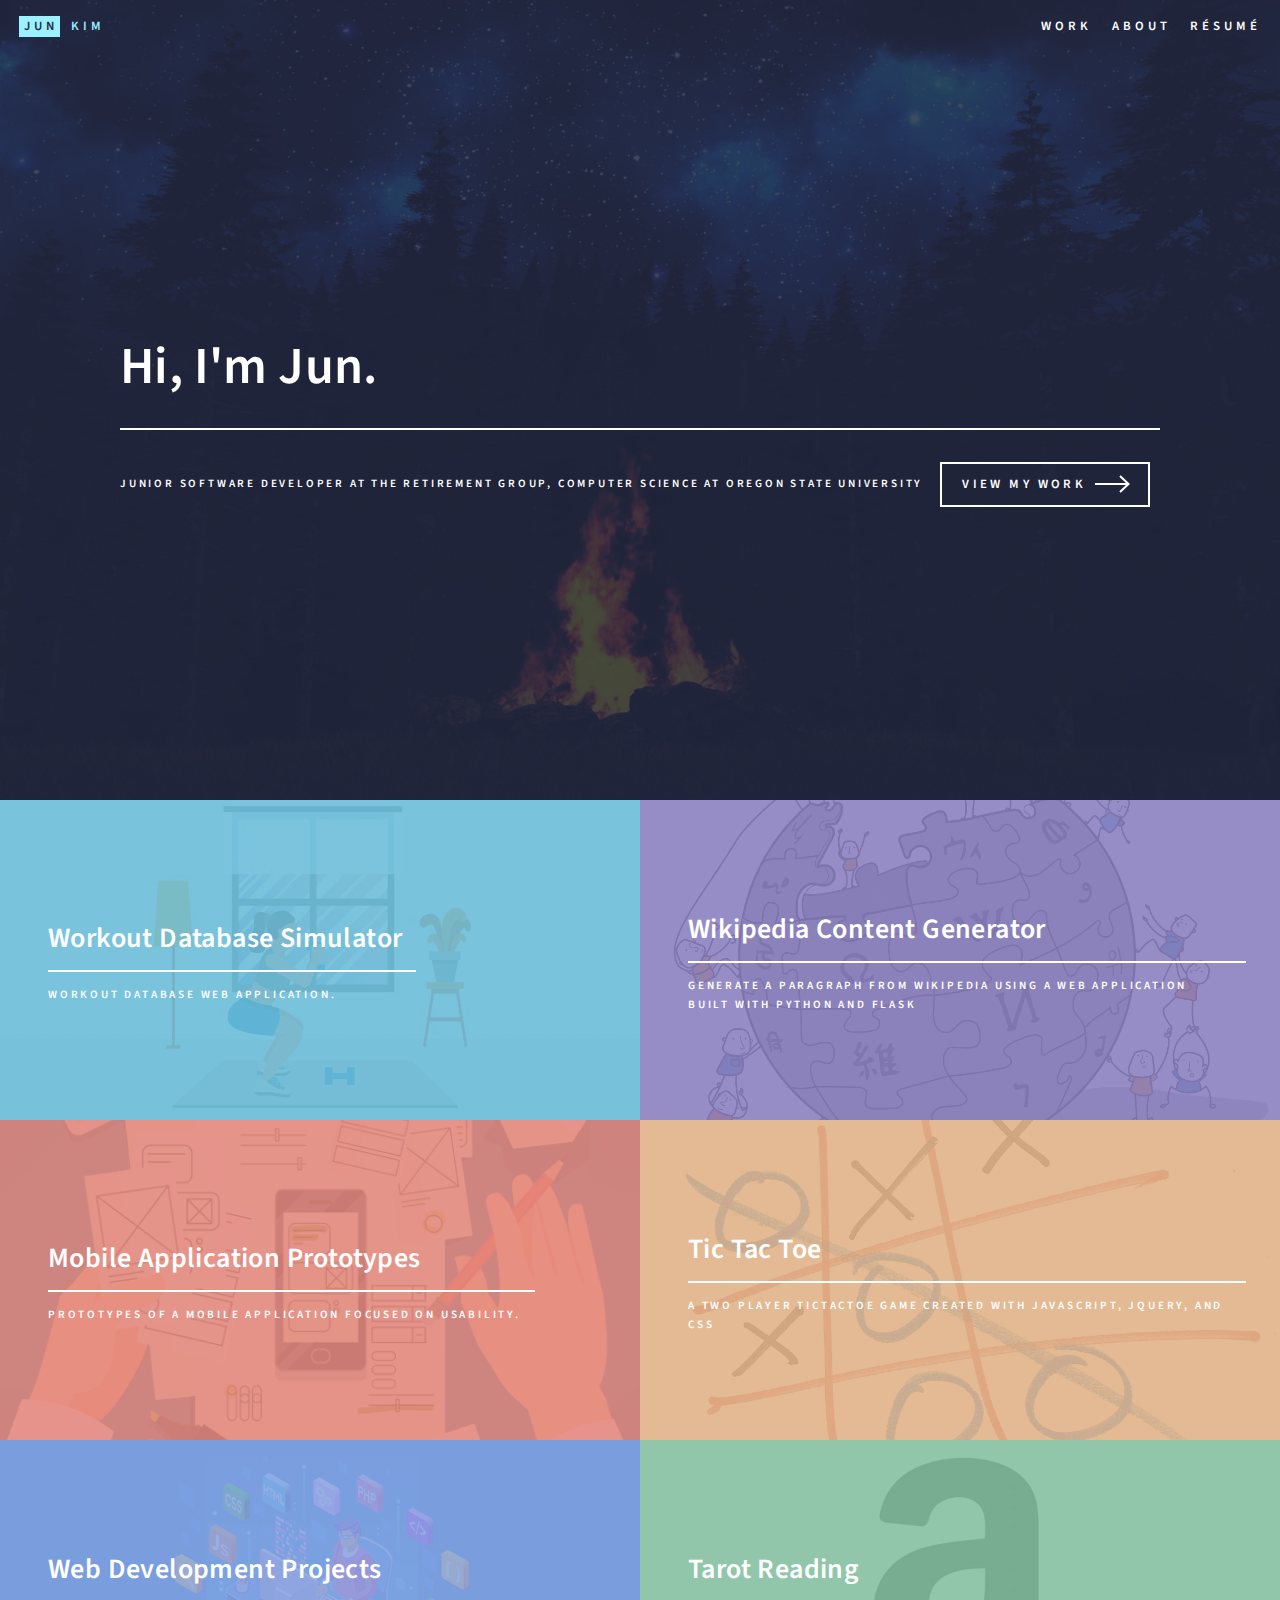
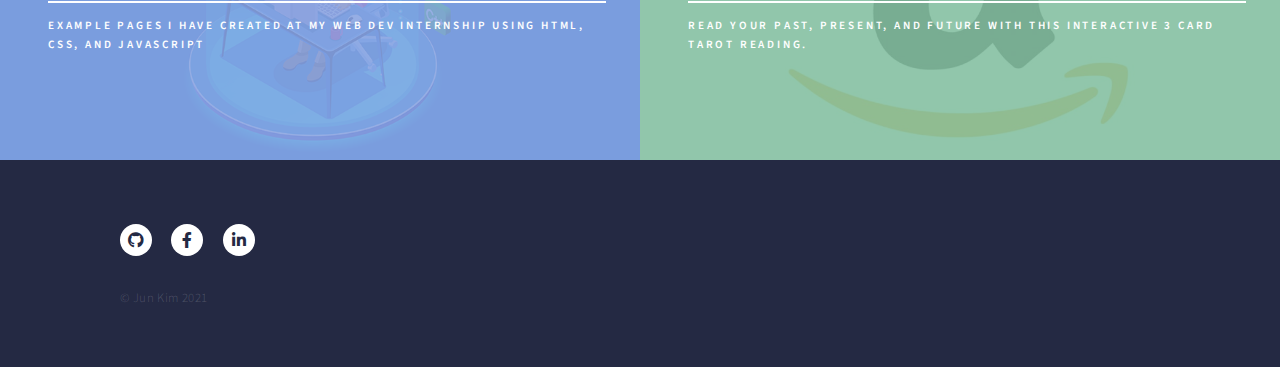
==== index.html @ 587c9c5e "Update index.html" ====
<!DOCTYPE HTML>

<!--

	Home page for Jun Kim's personal website.
	
	Template:
	Forty by HTML5 UP
	html5up.net | @ajlkn
	Free for personal and commercial use under the CCA 3.0 license (html5up.net/license)

-->
<html>
	<head>
		<title>Jun Kim</title>
		<meta charset="utf-8" />
		<meta name="viewport" content="width=device-width, initial-scale=1, user-scalable=no" />
		<link rel="stylesheet" href="assets/css/main.css" />
		<noscript><link rel="stylesheet" href="assets/css/noscript.css" /></noscript>
	</head>
	<body class="is-preload">

		<!-- Wrapper -->
			<div id="wrapper">

				<!-- Header -->
					<header id="header" class="alt">
						<a href="index.html" class="logo"><strong>Jun</strong> <span>Kim</span></a>
						<nav>
							<a href="#one" class="scrolly">Work</a>
							<a href="about.html">About</a>
							<a href="https://drive.google.com/file/d/1-aEYi54oIEcwLu_FI-ApGLbs3YZIiKnb/view?usp=sharing" target="_blank">Résumé</a>
						</nav>
					</header>


				<!-- Banner -->
					<section id="banner" class="major" style="height: 100vh;">
						<div class="inner">
							<header class="major">
								<h1>Hi, I'm Jun.</h1>
							</header>
							<div class="content">
								<p>
								Junior Software Developer at The Retirement Group, Computer Science at Oregon State University 
								</p>
								<ul class="actions">
									<li><a href="#one" class="button next scrolly">VIEW MY WORK</a></li>
								</ul>
							</div>
						</div>
					</section>

				<!-- Main -->
					<div id="main">

						<!-- One -->
							<section id="one" class="tiles">
								
								<article>
									<span class="image">
										<img src="images/gym.jpg" alt="" />
									</span>
									<header class="major">
										<h3><a href="database.html" class="link">Workout Database Simulator</a></h3>
										<p>Workout Database Web Application.</p>
									</header>
								</article>
								<article>
									<span class="image">
										<img src="images/wikipedia.jpg" alt="" />
									</span>
									<header class="major">
										<h3><a href="http://kimjun0206.pythonanywhere.com/" class="link">Wikipedia Content Generator</a></h3>
										<p>Generate a paragraph from Wikipedia using a web application built with Python and Flask</p>
									</header>
								</article>
								<article>
									<span class="image">
										<img src="images/prototype.jpg" alt="" />
									</span>
									<header class="major">
										<h3><a href="pdfjs.html" class="link">Mobile Application Prototypes</a></h3>
										<p>Prototypes of a mobile application focused on Usability.</p>
									</header>
								</article>
								<article>
									<span class="image">
										<img src="images/ttt.jpg" alt="" />
									</span>
									<header class="major">
										<h3><a href="tictactoe.html" class="link">Tic Tac Toe</a></h3>
										<p>A two player TicTacToe game created with Javascript, jQuery, and CSS</p>
									</header>
								</article>
								<article>
									<span class="image">
										<img src="images/library.jpg" alt="" />
									</span>
									<header class="major">
										<h3><a href="trg.html" class="link">Web Development Projects</a></h3>
										<p>Example pages I have created at my Web Dev Internship using HTML, CSS, and Javascript</p>
									</header>
								</article>
								<article>
									<span class="image">
										<img src="images/amazongift.jpg" alt="" />
									</span>
									<header class="major">
										<h3><a href="tarot.html" class="link">Tarot Reading</a></h3>
										<p>Read your past, present, and future with this interactive 3 card tarot reading.</p>
									</header>
								</article>
								
							</section>
					</div>
				
				<!-- Footer -->
					<footer id="footer">
						<div class="inner">
							<ul class="icons">
								<li><a href="https://github.com/JunKim26" target="_blank" class="icon brands alt fa-github"><span class="label">GitHub</span></a></li>
								<li><a href="https://www.facebook.com/kimjun97" target="_blank" class="icon brands alt fa-facebook-f"><span class="label">Facebook</span></a></li>
								<li><a href="https://www.linkedin.com/in/jun-kim-39b635120/" target="_blank" class="icon brands alt fa-linkedin-in"><span class="label">LinkedIn</span></a></li>
							</ul>
							<ul class="copyright">
								<li>&copy; Jun Kim 2021</li>
							</ul>
						</div>
					</footer>

			</div>

		<!-- Scripts -->
			<script src="assets/js/jquery.min.js"></script>
			<script src="assets/js/jquery.scrolly.min.js"></script>
			<script src="assets/js/jquery.scrollex.min.js"></script>
			<script src="assets/js/browser.min.js"></script>
			<script src="assets/js/breakpoints.min.js"></script>
			<script src="assets/js/util.js"></script>
			<script src="assets/js/main.js"></script>

	</body>
</html>
---- assets/css/main.css ----
@import url(fontawesome-all.min.css);
@import url("https://fonts.googleapis.com/css?family=Source+Sans+Pro:300,300italic,600,600italic");

/*
	Forty by HTML5 UP
	html5up.net | @ajlkn
	Free for personal and commercial use under the CCA 3.0 license (html5up.net/license)
*/

html, body, div, span, applet, object,
iframe, h1, h2, h3, h4, h5, h6, p, blockquote,
pre, a, abbr, acronym, address, big, cite,
code, del, dfn, em, img, ins, kbd, q, s, samp,
small, strike, strong, sub, sup, tt, var, b,
u, i, center, dl, dt, dd, ol, ul, li, fieldset,
form, label, legend, table, caption, tbody,
tfoot, thead, tr, th, td, article, aside,
canvas, details, embed, figure, figcaption,
footer, header, hgroup, menu, nav, output, ruby,
section, summary, time, mark, audio, video {
	margin: 0;
	padding: 0;
	border: 0;
	font-size: 100%;
	font: inherit;
	vertical-align: baseline;}

article, aside, details, figcaption, figure,
footer, header, hgroup, menu, nav, section {
	display: block;}

body {
	line-height: 1;
}

ol, ul {
	list-style: none;
}

blockquote, q {
	quotes: none;
}

	blockquote:before, blockquote:after, q:before, q:after {
		content: '';
		content: none;
	}

table {
	border-collapse: collapse;
	border-spacing: 0;
}

body {
	-webkit-text-size-adjust: none;
}

mark {
	background-color: transparent;
	color: inherit;
}

input::-moz-focus-inner {
	border: 0;
	padding: 0;
}

input, select, textarea {
	-moz-appearance: none;
	-webkit-appearance: none;
	-ms-appearance: none;
	appearance: none;
}

/* Basic */

	@-ms-viewport {
		width: device-width;
	}

	body {
		-ms-overflow-style: scrollbar;
	}

	@media screen and (max-width: 480px) {

		html, body {
			min-width: 320px;
		}

	}

	html {
		box-sizing: border-box;
	}

	*, *:before, *:after {
		box-sizing: inherit;
	}

	body {
		background: #242943;
	}

		body.is-preload *, body.is-preload *:before, body.is-preload *:after {
			-moz-animation: none !important;
			-webkit-animation: none !important;
			-ms-animation: none !important;
			animation: none !important;
			-moz-transition: none !important;
			-webkit-transition: none !important;
			-ms-transition: none !important;
			transition: none !important;
		}

/* Type */

	body, input, select, textarea {
		color: #ffffff;
		font-family: "Source Sans Pro", Helvetica, sans-serif;
		font-size: 17pt;
		font-weight: 300;
		letter-spacing: 0.025em;
		line-height: 1.65;
	}

		@media screen and (max-width: 1680px) {

			body, input, select, textarea {
				font-size: 14pt;
			}

		}

		@media screen and (max-width: 1280px) {

			body, input, select, textarea {
				font-size: 12pt;
			}

		}

		@media screen and (max-width: 360px) {

			body, input, select, textarea {
				font-size: 11pt;
			}

		}

	a {
		-moz-transition: color 0.2s ease-in-out, border-bottom-color 0.2s ease-in-out;
		-webkit-transition: color 0.2s ease-in-out, border-bottom-color 0.2s ease-in-out;
		-ms-transition: color 0.2s ease-in-out, border-bottom-color 0.2s ease-in-out;
		transition: color 0.2s ease-in-out, border-bottom-color 0.2s ease-in-out;
		border-bottom: dotted 1px;
		color: inherit;
		text-decoration: none;
	}

		a:hover {
			border-bottom-color: transparent;
			color: #9bf1ff !important;
		}

		a:active {
			color: #53e3fb !important;
		}

	strong, b {
		color: #ffffff;
		font-weight: 600;
	}

	em, i {
		font-style: italic;
	}

	p {
		margin: 0 0 2em 0;
	}

	h1, h2, h3, h4, h5, h6 {
		color: #ffffff;
		font-weight: 600;
		line-height: 1.65;
		margin: 0 0 1em 0;
	}

		h1 a, h2 a, h3 a, h4 a, h5 a, h6 a {
			color: inherit;
			border-bottom: 0;
		}

	h1 {
		font-size: 2.5em;
	}

	h2 {
		font-size: 1.75em;
	}

	h3 {
		font-size: 1.35em;
	}

	h4 {
		font-size: 1.2em;
		letter-spacing: .3em;
		text-transform: uppercase;
	}

	h5 {
		font-size: 0.9em;
	}

	h6 {
		font-size: 0.7em;
	}

	@media screen and (max-width: 736px) {

		h1 {
			font-size: 2em;
		}

		h2 {
			font-size: 1.5em;
		}

		h3 {
			font-size: 1.25em;
		}

	}

	sub {
		font-size: 0.8em;
		position: relative;
		top: 0.5em;
	}

	sup {
		font-size: 0.8em;
		position: relative;
		top: -0.5em;
	}

	blockquote {
		border-left: solid 4px rgba(212, 212, 255, 0.1);
		font-style: italic;
		margin: 0 0 2em 0;
		padding: 0.5em 0 0.5em 2em;
	}

	code {
		background: rgba(212, 212, 255, 0.035);
		font-family: "Courier New", monospace;
		font-size: 0.9em;
		margin: 0 0.25em;
		padding: 0.25em 0.65em;
	}

	pre {
		-webkit-overflow-scrolling: touch;
		font-family: "Courier New", monospace;
		font-size: 0.9em;
		margin: 0 0 2em 0;
	}

		pre code {
			display: block;
			line-height: 1.75;
			padding: 1em 1.5em;
			overflow-x: auto;
		}

	hr {
		border: 0;
		border-bottom: solid 1px rgba(212, 212, 255, 0.1);
		margin: 2em 0;
	}

		hr.major {
			margin: 3em 0;
		}

	.align-left {
		text-align: left;
	}

	.align-center {
		text-align: center;
	}

	.align-right {
		text-align: right;
	}

/* Row */

	.row {
		display: flex;
		flex-wrap: wrap;
		box-sizing: border-box;
		align-items: stretch;
	}

		.row > * {
			box-sizing: border-box;
		}

		.row.gtr-uniform > * > :last-child {
			margin-bottom: 0;
		}

		.row.aln-left {
			justify-content: flex-start;
		}

		.row.aln-center {
			justify-content: center;
		}

		.row.aln-right {
			justify-content: flex-end;
		}

		.row.aln-top {
			align-items: flex-start;
		}

		.row.aln-middle {
			align-items: center;
		}

		.row.aln-bottom {
			align-items: flex-end;
		}

		.row > .imp {
			order: -1;
		}

		.row > .col-1 {
			width: 8.33333%;
		}

		.row > .off-1 {
			margin-left: 8.33333%;
		}

		.row > .col-2 {
			width: 16.66667%;
		}

		.row > .off-2 {
			margin-left: 16.66667%;
		}

		.row > .col-3 {
			width: 25%;
		}

		.row > .off-3 {
			margin-left: 25%;
		}

		.row > .col-4 {
			width: 33.33333%;
		}

		.row > .off-4 {
			margin-left: 33.33333%;
		}

		.row > .col-5 {
			width: 41.66667%;
		}

		.row > .off-5 {
			margin-left: 41.66667%;
		}

		.row > .col-6 {
			width: 50%;
		}

		.row > .off-6 {
			margin-left: 50%;
		}

		.row > .col-7 {
			width: 58.33333%;
		}

		.row > .off-7 {
			margin-left: 58.33333%;
		}

		.row > .col-8 {
			width: 66.66667%;
		}

		.row > .off-8 {
			margin-left: 66.66667%;
		}

		.row > .col-9 {
			width: 75%;
		}

		.row > .off-9 {
			margin-left: 75%;
		}

		.row > .col-10 {
			width: 83.33333%;
		}

		.row > .off-10 {
			margin-left: 83.33333%;
		}

		.row > .col-11 {
			width: 91.66667%;
		}

		.row > .off-11 {
			margin-left: 91.66667%;
		}

		.row > .col-12 {
			width: 100%;
		}

		.row > .off-12 {
			margin-left: 100%;
		}

		.row.gtr-0 {
			margin-top: 0;
			margin-left: 0em;
		}

			.row.gtr-0 > * {
				padding: 0 0 0 0em;
			}

			.row.gtr-0.gtr-uniform {
				margin-top: 0em;
			}

				.row.gtr-0.gtr-uniform > * {
					padding-top: 0em;
				}

		.row.gtr-25 {
			margin-top: 0;
			margin-left: -0.5em;
		}

			.row.gtr-25 > * {
				padding: 0 0 0 0.5em;
			}

			.row.gtr-25.gtr-uniform {
				margin-top: -0.5em;
			}

				.row.gtr-25.gtr-uniform > * {
					padding-top: 0.5em;
				}

		.row.gtr-50 {
			margin-top: 0;
			margin-left: -1em;
		}

			.row.gtr-50 > * {
				padding: 0 0 0 1em;
			}

			.row.gtr-50.gtr-uniform {
				margin-top: -1em;
			}

				.row.gtr-50.gtr-uniform > * {
					padding-top: 1em;
				}

		.row {
			margin-top: 0;
			margin-left: -2em;
		}

			.row > * {
				padding: 0 0 0 2em;
			}

			.row.gtr-uniform {
				margin-top: -2em;
			}

				.row.gtr-uniform > * {
					padding-top: 2em;
				}

		.row.gtr-150 {
			margin-top: 0;
			margin-left: -3em;
		}

			.row.gtr-150 > * {
				padding: 0 0 0 3em;
			}

			.row.gtr-150.gtr-uniform {
				margin-top: -3em;
			}

				.row.gtr-150.gtr-uniform > * {
					padding-top: 3em;
				}

		.row.gtr-200 {
			margin-top: 0;
			margin-left: -4em;
		}

			.row.gtr-200 > * {
				padding: 0 0 0 4em;
			}

			.row.gtr-200.gtr-uniform {
				margin-top: -4em;
			}

				.row.gtr-200.gtr-uniform > * {
					padding-top: 4em;
				}

		@media screen and (max-width: 1680px) {

			.row {
				display: flex;
				flex-wrap: wrap;
				box-sizing: border-box;
				align-items: stretch;
			}

				.row > * {
					box-sizing: border-box;
				}

				.row.gtr-uniform > * > :last-child {
					margin-bottom: 0;
				}

				.row.aln-left {
					justify-content: flex-start;
				}

				.row.aln-center {
					justify-content: center;
				}

				.row.aln-right {
					justify-content: flex-end;
				}

				.row.aln-top {
					align-items: flex-start;
				}

				.row.aln-middle {
					align-items: center;
				}

				.row.aln-bottom {
					align-items: flex-end;
				}

				.row > .imp-xlarge {
					order: -1;
				}

				.row > .col-1-xlarge {
					width: 8.33333%;
				}

				.row > .off-1-xlarge {
					margin-left: 8.33333%;
				}

				.row > .col-2-xlarge {
					width: 16.66667%;
				}

				.row > .off-2-xlarge {
					margin-left: 16.66667%;
				}

				.row > .col-3-xlarge {
					width: 25%;
				}

				.row > .off-3-xlarge {
					margin-left: 25%;
				}

				.row > .col-4-xlarge {
					width: 33.33333%;
				}

				.row > .off-4-xlarge {
					margin-left: 33.33333%;
				}

				.row > .col-5-xlarge {
					width: 41.66667%;
				}

				.row > .off-5-xlarge {
					margin-left: 41.66667%;
				}

				.row > .col-6-xlarge {
					width: 50%;
				}

				.row > .off-6-xlarge {
					margin-left: 50%;
				}

				.row > .col-7-xlarge {
					width: 58.33333%;
				}

				.row > .off-7-xlarge {
					margin-left: 58.33333%;
				}

				.row > .col-8-xlarge {
					width: 66.66667%;
				}

				.row > .off-8-xlarge {
					margin-left: 66.66667%;
				}

				.row > .col-9-xlarge {
					width: 75%;
				}

				.row > .off-9-xlarge {
					margin-left: 75%;
				}

				.row > .col-10-xlarge {
					width: 83.33333%;
				}

				.row > .off-10-xlarge {
					margin-left: 83.33333%;
				}

				.row > .col-11-xlarge {
					width: 91.66667%;
				}

				.row > .off-11-xlarge {
					margin-left: 91.66667%;
				}

				.row > .col-12-xlarge {
					width: 100%;
				}

				.row > .off-12-xlarge {
					margin-left: 100%;
				}

				.row.gtr-0 {
					margin-top: 0;
					margin-left: 0em;
				}

					.row.gtr-0 > * {
						padding: 0 0 0 0em;
					}

					.row.gtr-0.gtr-uniform {
						margin-top: 0em;
					}

						.row.gtr-0.gtr-uniform > * {
							padding-top: 0em;
						}

				.row.gtr-25 {
					margin-top: 0;
					margin-left: -0.5em;
				}

					.row.gtr-25 > * {
						padding: 0 0 0 0.5em;
					}

					.row.gtr-25.gtr-uniform {
						margin-top: -0.5em;
					}

						.row.gtr-25.gtr-uniform > * {
							padding-top: 0.5em;
						}

				.row.gtr-50 {
					margin-top: 0;
					margin-left: -1em;
				}

					.row.gtr-50 > * {
						padding: 0 0 0 1em;
					}

					.row.gtr-50.gtr-uniform {
						margin-top: -1em;
					}

						.row.gtr-50.gtr-uniform > * {
							padding-top: 1em;
						}

				.row {
					margin-top: 0;
					margin-left: -2em;
				}

					.row > * {
						padding: 0 0 0 2em;
					}

					.row.gtr-uniform {
						margin-top: -2em;
					}

						.row.gtr-uniform > * {
							padding-top: 2em;
						}

				.row.gtr-150 {
					margin-top: 0;
					margin-left: -3em;
				}

					.row.gtr-150 > * {
						padding: 0 0 0 3em;
					}

					.row.gtr-150.gtr-uniform {
						margin-top: -3em;
					}

						.row.gtr-150.gtr-uniform > * {
							padding-top: 3em;
						}

				.row.gtr-200 {
					margin-top: 0;
					margin-left: -4em;
				}

					.row.gtr-200 > * {
						padding: 0 0 0 4em;
					}

					.row.gtr-200.gtr-uniform {
						margin-top: -4em;
					}

						.row.gtr-200.gtr-uniform > * {
							padding-top: 4em;
						}

		}

		@media screen and (max-width: 1280px) {

			.row {
				display: flex;
				flex-wrap: wrap;
				box-sizing: border-box;
				align-items: stretch;
			}

				.row > * {
					box-sizing: border-box;
				}

				.row.gtr-uniform > * > :last-child {
					margin-bottom: 0;
				}

				.row.aln-left {
					justify-content: flex-start;
				}

				.row.aln-center {
					justify-content: center;
				}

				.row.aln-right {
					justify-content: flex-end;
				}

				.row.aln-top {
					align-items: flex-start;
				}

				.row.aln-middle {
					align-items: center;
				}

				.row.aln-bottom {
					align-items: flex-end;
				}

				.row > .imp-large {
					order: -1;
				}

				.row > .col-1-large {
					width: 8.33333%;
				}

				.row > .off-1-large {
					margin-left: 8.33333%;
				}

				.row > .col-2-large {
					width: 16.66667%;
				}

				.row > .off-2-large {
					margin-left: 16.66667%;
				}

				.row > .col-3-large {
					width: 25%;
				}

				.row > .off-3-large {
					margin-left: 25%;
				}

				.row > .col-4-large {
					width: 33.33333%;
				}

				.row > .off-4-large {
					margin-left: 33.33333%;
				}

				.row > .col-5-large {
					width: 41.66667%;
				}

				.row > .off-5-large {
					margin-left: 41.66667%;
				}

				.row > .col-6-large {
					width: 50%;
				}

				.row > .off-6-large {
					margin-left: 50%;
				}

				.row > .col-7-large {
					width: 58.33333%;
				}

				.row > .off-7-large {
					margin-left: 58.33333%;
				}

				.row > .col-8-large {
					width: 66.66667%;
				}

				.row > .off-8-large {
					margin-left: 66.66667%;
				}

				.row > .col-9-large {
					width: 75%;
				}

				.row > .off-9-large {
					margin-left: 75%;
				}

				.row > .col-10-large {
					width: 83.33333%;
				}

				.row > .off-10-large {
					margin-left: 83.33333%;
				}

				.row > .col-11-large {
					width: 91.66667%;
				}

				.row > .off-11-large {
					margin-left: 91.66667%;
				}

				.row > .col-12-large {
					width: 100%;
				}

				.row > .off-12-large {
					margin-left: 100%;
				}

				.row.gtr-0 {
					margin-top: 0;
					margin-left: 0em;
				}

					.row.gtr-0 > * {
						padding: 0 0 0 0em;
					}

					.row.gtr-0.gtr-uniform {
						margin-top: 0em;
					}

						.row.gtr-0.gtr-uniform > * {
							padding-top: 0em;
						}

				.row.gtr-25 {
					margin-top: 0;
					margin-left: -0.375em;
				}

					.row.gtr-25 > * {
						padding: 0 0 0 0.375em;
					}

					.row.gtr-25.gtr-uniform {
						margin-top: -0.375em;
					}

						.row.gtr-25.gtr-uniform > * {
							padding-top: 0.375em;
						}

				.row.gtr-50 {
					margin-top: 0;
					margin-left: -0.75em;
				}

					.row.gtr-50 > * {
						padding: 0 0 0 0.75em;
					}

					.row.gtr-50.gtr-uniform {
						margin-top: -0.75em;
					}

						.row.gtr-50.gtr-uniform > * {
							padding-top: 0.75em;
						}

				.row {
					margin-top: 0;
					margin-left: -1.5em;
				}

					.row > * {
						padding: 0 0 0 1.5em;
					}

					.row.gtr-uniform {
						margin-top: -1.5em;
					}

						.row.gtr-uniform > * {
							padding-top: 1.5em;
						}

				.row.gtr-150 {
					margin-top: 0;
					margin-left: -2.25em;
				}

					.row.gtr-150 > * {
						padding: 0 0 0 2.25em;
					}

					.row.gtr-150.gtr-uniform {
						margin-top: -2.25em;
					}

						.row.gtr-150.gtr-uniform > * {
							padding-top: 2.25em;
						}

				.row.gtr-200 {
					margin-top: 0;
					margin-left: -3em;
				}

					.row.gtr-200 > * {
						padding: 0 0 0 3em;
					}

					.row.gtr-200.gtr-uniform {
						margin-top: -3em;
					}

						.row.gtr-200.gtr-uniform > * {
							padding-top: 3em;
						}

		}

		@media screen and (max-width: 980px) {

			.row {
				display: flex;
				flex-wrap: wrap;
				box-sizing: border-box;
				align-items: stretch;
			}

				.row > * {
					box-sizing: border-box;
				}

				.row.gtr-uniform > * > :last-child {
					margin-bottom: 0;
				}

				.row.aln-left {
					justify-content: flex-start;
				}

				.row.aln-center {
					justify-content: center;
				}

				.row.aln-right {
					justify-content: flex-end;
				}

				.row.aln-top {
					align-items: flex-start;
				}

				.row.aln-middle {
					align-items: center;
				}

				.row.aln-bottom {
					align-items: flex-end;
				}

				.row > .imp-medium {
					order: -1;
				}

				.row > .col-1-medium {
					width: 8.33333%;
				}

				.row > .off-1-medium {
					margin-left: 8.33333%;
				}

				.row > .col-2-medium {
					width: 16.66667%;
				}

				.row > .off-2-medium {
					margin-left: 16.66667%;
				}

				.row > .col-3-medium {
					width: 25%;
				}

				.row > .off-3-medium {
					margin-left: 25%;
				}

				.row > .col-4-medium {
					width: 33.33333%;
				}

				.row > .off-4-medium {
					margin-left: 33.33333%;
				}

				.row > .col-5-medium {
					width: 41.66667%;
				}

				.row > .off-5-medium {
					margin-left: 41.66667%;
				}

				.row > .col-6-medium {
					width: 50%;
				}

				.row > .off-6-medium {
					margin-left: 50%;
				}

				.row > .col-7-medium {
					width: 58.33333%;
				}

				.row > .off-7-medium {
					margin-left: 58.33333%;
				}

				.row > .col-8-medium {
					width: 66.66667%;
				}

				.row > .off-8-medium {
					margin-left: 66.66667%;
				}

				.row > .col-9-medium {
					width: 75%;
				}

				.row > .off-9-medium {
					margin-left: 75%;
				}

				.row > .col-10-medium {
					width: 83.33333%;
				}

				.row > .off-10-medium {
					margin-left: 83.33333%;
				}

				.row > .col-11-medium {
					width: 91.66667%;
				}

				.row > .off-11-medium {
					margin-left: 91.66667%;
				}

				.row > .col-12-medium {
					width: 100%;
				}

				.row > .off-12-medium {
					margin-left: 100%;
				}

				.row.gtr-0 {
					margin-top: 0;
					margin-left: 0em;
				}

					.row.gtr-0 > * {
						padding: 0 0 0 0em;
					}

					.row.gtr-0.gtr-uniform {
						margin-top: 0em;
					}

						.row.gtr-0.gtr-uniform > * {
							padding-top: 0em;
						}

				.row.gtr-25 {
					margin-top: 0;
					margin-left: -0.375em;
				}

					.row.gtr-25 > * {
						padding: 0 0 0 0.375em;
					}

					.row.gtr-25.gtr-uniform {
						margin-top: -0.375em;
					}

						.row.gtr-25.gtr-uniform > * {
							padding-top: 0.375em;
						}

				.row.gtr-50 {
					margin-top: 0;
					margin-left: -0.75em;
				}

					.row.gtr-50 > * {
						padding: 0 0 0 0.75em;
					}

					.row.gtr-50.gtr-uniform {
						margin-top: -0.75em;
					}

						.row.gtr-50.gtr-uniform > * {
							padding-top: 0.75em;
						}

				.row {
					margin-top: 0;
					margin-left: -1.5em;
				}

					.row > * {
						padding: 0 0 0 1.5em;
					}

					.row.gtr-uniform {
						margin-top: -1.5em;
					}

						.row.gtr-uniform > * {
							padding-top: 1.5em;
						}

				.row.gtr-150 {
					margin-top: 0;
					margin-left: -2.25em;
				}

					.row.gtr-150 > * {
						padding: 0 0 0 2.25em;
					}

					.row.gtr-150.gtr-uniform {
						margin-top: -2.25em;
					}

						.row.gtr-150.gtr-uniform > * {
							padding-top: 2.25em;
						}

				.row.gtr-200 {
					margin-top: 0;
					margin-left: -3em;
				}

					.row.gtr-200 > * {
						padding: 0 0 0 3em;
					}

					.row.gtr-200.gtr-uniform {
						margin-top: -3em;
					}

						.row.gtr-200.gtr-uniform > * {
							padding-top: 3em;
						}

		}

		@media screen and (max-width: 736px) {

			.row {
				display: flex;
				flex-wrap: wrap;
				box-sizing: border-box;
				align-items: stretch;
			}

				.row > * {
					box-sizing: border-box;
				}

				.row.gtr-uniform > * > :last-child {
					margin-bottom: 0;
				}

				.row.aln-left {
					justify-content: flex-start;
				}

				.row.aln-center {
					justify-content: center;
				}

				.row.aln-right {
					justify-content: flex-end;
				}

				.row.aln-top {
					align-items: flex-start;
				}

				.row.aln-middle {
					align-items: center;
				}

				.row.aln-bottom {
					align-items: flex-end;
				}

				.row > .imp-small {
					order: -1;
				}

				.row > .col-1-small {
					width: 8.33333%;
				}

				.row > .off-1-small {
					margin-left: 8.33333%;
				}

				.row > .col-2-small {
					width: 16.66667%;
				}

				.row > .off-2-small {
					margin-left: 16.66667%;
				}

				.row > .col-3-small {
					width: 25%;
				}

				.row > .off-3-small {
					margin-left: 25%;
				}

				.row > .col-4-small {
					width: 33.33333%;
				}

				.row > .off-4-small {
					margin-left: 33.33333%;
				}

				.row > .col-5-small {
					width: 41.66667%;
				}

				.row > .off-5-small {
					margin-left: 41.66667%;
				}

				.row > .col-6-small {
					width: 50%;
				}

				.row > .off-6-small {
					margin-left: 50%;
				}

				.row > .col-7-small {
					width: 58.33333%;
				}

				.row > .off-7-small {
					margin-left: 58.33333%;
				}

				.row > .col-8-small {
					width: 66.66667%;
				}

				.row > .off-8-small {
					margin-left: 66.66667%;
				}

				.row > .col-9-small {
					width: 75%;
				}

				.row > .off-9-small {
					margin-left: 75%;
				}

				.row > .col-10-small {
					width: 83.33333%;
				}

				.row > .off-10-small {
					margin-left: 83.33333%;
				}

				.row > .col-11-small {
					width: 91.66667%;
				}

				.row > .off-11-small {
					margin-left: 91.66667%;
				}

				.row > .col-12-small {
					width: 100%;
				}

				.row > .off-12-small {
					margin-left: 100%;
				}

				.row.gtr-0 {
					margin-top: 0;
					margin-left: 0em;
				}

					.row.gtr-0 > * {
						padding: 0 0 0 0em;
					}

					.row.gtr-0.gtr-uniform {
						margin-top: 0em;
					}

						.row.gtr-0.gtr-uniform > * {
							padding-top: 0em;
						}

				.row.gtr-25 {
					margin-top: 0;
					margin-left: -0.3125em;
				}

					.row.gtr-25 > * {
						padding: 0 0 0 0.3125em;
					}

					.row.gtr-25.gtr-uniform {
						margin-top: -0.3125em;
					}

						.row.gtr-25.gtr-uniform > * {
							padding-top: 0.3125em;
						}

				.row.gtr-50 {
					margin-top: 0;
					margin-left: -0.625em;
				}

					.row.gtr-50 > * {
						padding: 0 0 0 0.625em;
					}

					.row.gtr-50.gtr-uniform {
						margin-top: -0.625em;
					}

						.row.gtr-50.gtr-uniform > * {
							padding-top: 0.625em;
						}

				.row {
					margin-top: 0;
					margin-left: -1.25em;
				}

					.row > * {
						padding: 0 0 0 1.25em;
					}

					.row.gtr-uniform {
						margin-top: -1.25em;
					}

						.row.gtr-uniform > * {
							padding-top: 1.25em;
						}

				.row.gtr-150 {
					margin-top: 0;
					margin-left: -1.875em;
				}

					.row.gtr-150 > * {
						padding: 0 0 0 1.875em;
					}

					.row.gtr-150.gtr-uniform {
						margin-top: -1.875em;
					}

						.row.gtr-150.gtr-uniform > * {
							padding-top: 1.875em;
						}

				.row.gtr-200 {
					margin-top: 0;
					margin-left: -2.5em;
				}

					.row.gtr-200 > * {
						padding: 0 0 0 2.5em;
					}

					.row.gtr-200.gtr-uniform {
						margin-top: -2.5em;
					}

						.row.gtr-200.gtr-uniform > * {
							padding-top: 2.5em;
						}

		}

		@media screen and (max-width: 480px) {

			.row {
				display: flex;
				flex-wrap: wrap;
				box-sizing: border-box;
				align-items: stretch;
			}

				.row > * {
					box-sizing: border-box;
				}

				.row.gtr-uniform > * > :last-child {
					margin-bottom: 0;
				}

				.row.aln-left {
					justify-content: flex-start;
				}

				.row.aln-center {
					justify-content: center;
				}

				.row.aln-right {
					justify-content: flex-end;
				}

				.row.aln-top {
					align-items: flex-start;
				}

				.row.aln-middle {
					align-items: center;
				}

				.row.aln-bottom {
					align-items: flex-end;
				}

				.row > .imp-xsmall {
					order: -1;
				}

				.row > .col-1-xsmall {
					width: 8.33333%;
				}

				.row > .off-1-xsmall {
					margin-left: 8.33333%;
				}

				.row > .col-2-xsmall {
					width: 16.66667%;
				}

				.row > .off-2-xsmall {
					margin-left: 16.66667%;
				}

				.row > .col-3-xsmall {
					width: 25%;
				}

				.row > .off-3-xsmall {
					margin-left: 25%;
				}

				.row > .col-4-xsmall {
					width: 33.33333%;
				}

				.row > .off-4-xsmall {
					margin-left: 33.33333%;
				}

				.row > .col-5-xsmall {
					width: 41.66667%;
				}

				.row > .off-5-xsmall {
					margin-left: 41.66667%;
				}

				.row > .col-6-xsmall {
					width: 50%;
				}

				.row > .off-6-xsmall {
					margin-left: 50%;
				}

				.row > .col-7-xsmall {
					width: 58.33333%;
				}

				.row > .off-7-xsmall {
					margin-left: 58.33333%;
				}

				.row > .col-8-xsmall {
					width: 66.66667%;
				}

				.row > .off-8-xsmall {
					margin-left: 66.66667%;
				}

				.row > .col-9-xsmall {
					width: 75%;
				}

				.row > .off-9-xsmall {
					margin-left: 75%;
				}

				.row > .col-10-xsmall {
					width: 83.33333%;
				}

				.row > .off-10-xsmall {
					margin-left: 83.33333%;
				}

				.row > .col-11-xsmall {
					width: 91.66667%;
				}

				.row > .off-11-xsmall {
					margin-left: 91.66667%;
				}

				.row > .col-12-xsmall {
					width: 100%;
				}

				.row > .off-12-xsmall {
					margin-left: 100%;
				}

				.row.gtr-0 {
					margin-top: 0;
					margin-left: 0em;
				}

					.row.gtr-0 > * {
						padding: 0 0 0 0em;
					}

					.row.gtr-0.gtr-uniform {
						margin-top: 0em;
					}

						.row.gtr-0.gtr-uniform > * {
							padding-top: 0em;
						}

				.row.gtr-25 {
					margin-top: 0;
					margin-left: -0.3125em;
				}

					.row.gtr-25 > * {
						padding: 0 0 0 0.3125em;
					}

					.row.gtr-25.gtr-uniform {
						margin-top: -0.3125em;
					}

						.row.gtr-25.gtr-uniform > * {
							padding-top: 0.3125em;
						}

				.row.gtr-50 {
					margin-top: 0;
					margin-left: -0.625em;
				}

					.row.gtr-50 > * {
						padding: 0 0 0 0.625em;
					}

					.row.gtr-50.gtr-uniform {
						margin-top: -0.625em;
					}

						.row.gtr-50.gtr-uniform > * {
							padding-top: 0.625em;
						}

				.row {
					margin-top: 0;
					margin-left: -1.25em;
				}

					.row > * {
						padding: 0 0 0 1.25em;
					}

					.row.gtr-uniform {
						margin-top: -1.25em;
					}

						.row.gtr-uniform > * {
							padding-top: 1.25em;
						}

				.row.gtr-150 {
					margin-top: 0;
					margin-left: -1.875em;
				}

					.row.gtr-150 > * {
						padding: 0 0 0 1.875em;
					}

					.row.gtr-150.gtr-uniform {
						margin-top: -1.875em;
					}

						.row.gtr-150.gtr-uniform > * {
							padding-top: 1.875em;
						}

				.row.gtr-200 {
					margin-top: 0;
					margin-left: -2.5em;
				}

					.row.gtr-200 > * {
						padding: 0 0 0 2.5em;
					}

					.row.gtr-200.gtr-uniform {
						margin-top: -2.5em;
					}

						.row.gtr-200.gtr-uniform > * {
							padding-top: 2.5em;
						}

		}

/* Section/Article */

	section.special, article.special {
		text-align: center;
	}

	header.major {
		width: -moz-max-content;
		width: -webkit-max-content;
		width: -ms-max-content;
		width: max-content;
		margin-bottom: 2em;
	}

		header.major > :first-child {
			margin-bottom: 0;
			width: calc(100% + 0.5em);
		}

			header.major > :first-child:after {
				content: '';
				background-color: #ffffff;
				display: block;
				height: 2px;
				margin: 0.325em 0 0.5em 0;
				width: 100%;
			}

		header.major > p {
			font-size: 0.7em;
			font-weight: 600;
			letter-spacing: 0.25em;
			margin-bottom: 0;
			text-transform: uppercase;
		}

		body.is-ie header.major > :first-child:after {
			max-width: 9em;
		}

		body.is-ie header.major > h1:after {
			max-width: 100% !important;
		}

	@media screen and (max-width: 736px) {

		header.major > p br {
			display: none;
		}

	}

/* Form */

	form {
		margin: 0 0 2em 0;
	}

		form > :last-child {
			margin-bottom: 0;
		}

		form > .fields {
			display: -moz-flex;
			display: -webkit-flex;
			display: -ms-flex;
			display: flex;
			-moz-flex-wrap: wrap;
			-webkit-flex-wrap: wrap;
			-ms-flex-wrap: wrap;
			flex-wrap: wrap;
			width: calc(100% + 3em);
			margin: -1.5em 0 2em -1.5em;
		}

			form > .fields > .field {
				-moz-flex-grow: 0;
				-webkit-flex-grow: 0;
				-ms-flex-grow: 0;
				flex-grow: 0;
				-moz-flex-shrink: 0;
				-webkit-flex-shrink: 0;
				-ms-flex-shrink: 0;
				flex-shrink: 0;
				padding: 1.5em 0 0 1.5em;
				width: calc(100% - 1.5em);
			}

				form > .fields > .field.half {
					width: calc(50% - 0.75em);
				}

				form > .fields > .field.third {
					width: calc(100%/3 - 0.5em);
				}

				form > .fields > .field.quarter {
					width: calc(25% - 0.375em);
				}

		@media screen and (max-width: 480px) {

			form > .fields {
				width: calc(100% + 3em);
				margin: -1.5em 0 2em -1.5em;
			}

				form > .fields > .field {
					padding: 1.5em 0 0 1.5em;
					width: calc(100% - 1.5em);
				}

					form > .fields > .field.half {
						width: calc(100% - 1.5em);
					}

					form > .fields > .field.third {
						width: calc(100% - 1.5em);
					}

					form > .fields > .field.quarter {
						width: calc(100% - 1.5em);
					}

		}

	label {
		color: #ffffff;
		display: block;
		font-size: 0.8em;
		font-weight: 600;
		letter-spacing: 0.25em;
		margin: 0 0 1em 0;
		text-transform: uppercase;
	}

	input[type="text"],
	input[type="password"],
	input[type="email"],
	input[type="tel"],
	input[type="search"],
	input[type="url"],
	select,
	textarea {
		-moz-appearance: none;
		-webkit-appearance: none;
		-ms-appearance: none;
		appearance: none;
		background: rgba(212, 212, 255, 0.035);
		border: none;
		border-radius: 0;
		color: inherit;
		display: block;
		outline: 0;
		padding: 0 1em;
		text-decoration: none;
		width: 100%;
	}

		input[type="text"]:invalid,
		input[type="password"]:invalid,
		input[type="email"]:invalid,
		input[type="tel"]:invalid,
		input[type="search"]:invalid,
		input[type="url"]:invalid,
		select:invalid,
		textarea:invalid {
			box-shadow: none;
		}

		input[type="text"]:focus,
		input[type="password"]:focus,
		input[type="email"]:focus,
		input[type="tel"]:focus,
		input[type="search"]:focus,
		input[type="url"]:focus,
		select:focus,
		textarea:focus {
			border-color: #9bf1ff;
			box-shadow: 0 0 0 2px #9bf1ff;
		}

	select {
		background-image: url("data:image/svg+xml;charset=utf8,%3Csvg xmlns='http://www.w3.org/2000/svg' width='40' height='40' preserveAspectRatio='none' viewBox='0 0 40 40'%3E%3Cpath d='M9.4,12.3l10.4,10.4l10.4-10.4c0.2-0.2,0.5-0.4,0.9-0.4c0.3,0,0.6,0.1,0.9,0.4l3.3,3.3c0.2,0.2,0.4,0.5,0.4,0.9 c0,0.4-0.1,0.6-0.4,0.9L20.7,31.9c-0.2,0.2-0.5,0.4-0.9,0.4c-0.3,0-0.6-0.1-0.9-0.4L4.3,17.3c-0.2-0.2-0.4-0.5-0.4-0.9 c0-0.4,0.1-0.6,0.4-0.9l3.3-3.3c0.2-0.2,0.5-0.4,0.9-0.4S9.1,12.1,9.4,12.3z' fill='rgba(212, 212, 255, 0.1)' /%3E%3C/svg%3E");
		background-size: 1.25rem;
		background-repeat: no-repeat;
		background-position: calc(100% - 1rem) center;
		height: 2.75em;
		padding-right: 2.75em;
		text-overflow: ellipsis;
	}

		select option {
			color: #ffffff;
			background: #242943;
		}

		select:focus::-ms-value {
			background-color: transparent;
		}

		select::-ms-expand {
			display: none;
		}

	input[type="text"],
	input[type="password"],
	input[type="email"],
	input[type="tel"],
	input[type="search"],
	input[type="url"],
	select {
		height: 2.75em;
	}

	textarea {
		padding: 0.75em 1em;
	}

	input[type="checkbox"],
	input[type="radio"] {
		-moz-appearance: none;
		-webkit-appearance: none;
		-ms-appearance: none;
		appearance: none;
		display: block;
		float: left;
		margin-right: -2em;
		opacity: 0;
		width: 1em;
		z-index: -1;
	}

		input[type="checkbox"] + label,
		input[type="radio"] + label {
			text-decoration: none;
			color: #ffffff;
			cursor: pointer;
			display: inline-block;
			font-weight: 300;
			padding-left: 2.65em;
			padding-right: 0.75em;
			position: relative;
		}

			input[type="checkbox"] + label:before,
			input[type="radio"] + label:before {
				-moz-osx-font-smoothing: grayscale;
				-webkit-font-smoothing: antialiased;
				display: inline-block;
				font-style: normal;
				font-variant: normal;
				text-rendering: auto;
				line-height: 1;
				text-transform: none !important;
				font-family: 'Font Awesome 5 Free';
				font-weight: 900;
			}

			input[type="checkbox"] + label:before,
			input[type="radio"] + label:before {
				background: rgba(212, 212, 255, 0.035);
				content: '';
				display: inline-block;
				font-size: 0.8em;
				height: 2.0625em;
				left: 0;
				letter-spacing: 0;
				line-height: 2.0625em;
				position: absolute;
				text-align: center;
				top: 0;
				width: 2.0625em;
			}

		input[type="checkbox"]:checked + label:before,
		input[type="radio"]:checked + label:before {
			background: #ffffff;
			border-color: #9bf1ff;
			content: '\f00c';
			color: #242943;
		}

		input[type="checkbox"]:focus + label:before,
		input[type="radio"]:focus + label:before {
			box-shadow: 0 0 0 2px #9bf1ff;
		}

	input[type="radio"] + label:before {
		border-radius: 100%;
	}

	::-webkit-input-placeholder {
		color: rgba(244, 244, 255, 0.2) !important;
		opacity: 1.0;
	}

	:-moz-placeholder {
		color: rgba(244, 244, 255, 0.2) !important;
		opacity: 1.0;
	}

	::-moz-placeholder {
		color: rgba(244, 244, 255, 0.2) !important;
		opacity: 1.0;
	}

	:-ms-input-placeholder {
		color: rgba(244, 244, 255, 0.2) !important;
		opacity: 1.0;
	}

/* Box */

	.box {
		border: solid 1px rgba(212, 212, 255, 0.1);
		margin-bottom: 2em;
		padding: 1.5em;
	}

		.box > :last-child,
		.box > :last-child > :last-child,
		.box > :last-child > :last-child > :last-child {
			margin-bottom: 0;
		}

		.box.alt {
			border: 0;
			border-radius: 0;
			padding: 0;
		}

/* Icon */

	.icon {
		text-decoration: none;
		border-bottom: none;
		position: relative;
	}

		.icon:before {
			-moz-osx-font-smoothing: grayscale;
			-webkit-font-smoothing: antialiased;
			display: inline-block;
			font-style: normal;
			font-variant: normal;
			text-rendering: auto;
			line-height: 1;
			text-transform: none !important;
			font-family: 'Font Awesome 5 Free';
			font-weight: 400;
		}

		.icon > .label {
			display: none;
		}

		.icon:before {
			line-height: inherit;
		}

		.icon.solid:before {
			font-weight: 900;
		}

		.icon.brands:before {
			font-family: 'Font Awesome 5 Brands';
		}

		.icon.alt:before {
			background-color: #ffffff;
			border-radius: 100%;
			color: #242943;
			display: inline-block;
			height: 2em;
			line-height: 2em;
			text-align: center;
			width: 2em;
		}

	a.icon.alt:before {
		-moz-transition: background-color 0.2s ease-in-out;
		-webkit-transition: background-color 0.2s ease-in-out;
		-ms-transition: background-color 0.2s ease-in-out;
		transition: background-color 0.2s ease-in-out;
	}

	a.icon.alt:hover:before {
		background-color: #6fc3df;
	}

	a.icon.alt:active:before {
		background-color: #37a6cb;
	}

/* Image */

	.image {
		border: 0;
		display: inline-block;
		position: relative;
	}

		.image img {
			display: block;
		}

		.image.left, .image.right {
			max-width: 30%;
		}

			.image.left img, .image.right img {
				width: 100%;
			}

		.image.left {
			float: left;
			margin: 0 1.5em 1.25em 0;
			top: 0.25em;
		}

		.image.right {
			float: right;
			margin: 0 0 1.25em 1.5em;
			top: 0.25em;
		}

		.image.fit {
			display: block;
			margin: 0 0 2em 0;
			width: 100%;
		}

			.image.fit img {
				width: 100%;
			}

		.image.main {
			display: block;
			margin: 2.5em 0;
			width: 100%;
		}

			.image.main img {
				width: 100%;
			}

			@media screen and (max-width: 736px) {

				.image.main {
					margin: 1.5em 0;
				}

			}

/* List */

	ol {
		list-style: decimal;
		margin: 0 0 2em 0;
		padding-left: 1.25em;
	}

		ol li {
			padding-left: 0.25em;
		}

	ul {
		list-style: disc;
		margin: 0 0 2em 0;
		padding-left: 1em;
	}

		ul li {
			padding-left: 0.5em;
		}

		ul.alt {
			list-style: none;
			padding-left: 0;
		}

			ul.alt li {
				border-top: solid 1px rgba(212, 212, 255, 0.1);
				padding: 0.5em 0;
			}

				ul.alt li:first-child {
					border-top: 0;
					padding-top: 0;
				}

	dl {
		margin: 0 0 2em 0;
	}

		dl dt {
			display: block;
			font-weight: 600;
			margin: 0 0 1em 0;
		}

		dl dd {
			margin-left: 2em;
		}

/* Actions */

	ul.actions {
		display: -moz-flex;
		display: -webkit-flex;
		display: -ms-flex;
		display: flex;
		cursor: default;
		list-style: none;
		margin-left: -1em;
		padding-left: 0;
	}

		ul.actions li {
			padding: 0 0 0 1em;
			vertical-align: middle;
		}

		ul.actions.special {
			-moz-justify-content: center;
			-webkit-justify-content: center;
			-ms-justify-content: center;
			justify-content: center;
			width: 100%;
			margin-left: 0;
		}

			ul.actions.special li:first-child {
				padding-left: 0;
			}

		ul.actions.stacked {
			-moz-flex-direction: column;
			-webkit-flex-direction: column;
			-ms-flex-direction: column;
			flex-direction: column;
			margin-left: 0;
		}

			ul.actions.stacked li {
				padding: 1.3em 0 0 0;
			}

				ul.actions.stacked li:first-child {
					padding-top: 0;
				}

		ul.actions.fit {
			width: calc(100% + 1em);
		}

			ul.actions.fit li {
				-moz-flex-grow: 1;
				-webkit-flex-grow: 1;
				-ms-flex-grow: 1;
				flex-grow: 1;
				-moz-flex-shrink: 1;
				-webkit-flex-shrink: 1;
				-ms-flex-shrink: 1;
				flex-shrink: 1;
				width: 100%;
			}

				ul.actions.fit li > * {
					width: 100%;
				}

			ul.actions.fit.stacked {
				width: 100%;
			}

/* Icons */

	ul.icons {
		cursor: default;
		list-style: none;
		padding-left: 0;
	}

		ul.icons li {
			display: inline-block;
			padding: 0 1em 0 0;
		}

			ul.icons li:last-child {
				padding-right: 0;
			}

		@media screen and (max-width: 736px) {

			ul.icons li {
				padding: 0 0.75em 0 0;
			}

		}

/* Pagination */

	ul.pagination {
		cursor: default;
		list-style: none;
		padding-left: 0;
	}

		ul.pagination li {
			display: inline-block;
			padding-left: 0;
			vertical-align: middle;
		}

			ul.pagination li > .page {
				-moz-transition: background-color 0.2s ease-in-out, color 0.2s ease-in-out;
				-webkit-transition: background-color 0.2s ease-in-out, color 0.2s ease-in-out;
				-ms-transition: background-color 0.2s ease-in-out, color 0.2s ease-in-out;
				transition: background-color 0.2s ease-in-out, color 0.2s ease-in-out;
				border-bottom: 0;
				display: inline-block;
				font-size: 0.8em;
				font-weight: 600;
				height: 1.5em;
				line-height: 1.5em;
				margin: 0 0.125em;
				min-width: 1.5em;
				padding: 0 0.5em;
				text-align: center;
			}

				ul.pagination li > .page.active {
					background-color: #ffffff;
					color: #242943;
				}

					ul.pagination li > .page.active:hover {
						background-color: #9bf1ff;
						color: #242943 !important;
					}

					ul.pagination li > .page.active:active {
						background-color: #53e3fb;
					}

			ul.pagination li:first-child {
				padding-right: 0.75em;
			}

			ul.pagination li:last-child {
				padding-left: 0.75em;
			}

		@media screen and (max-width: 480px) {

			ul.pagination li:nth-child(n+2):nth-last-child(n+2) {
				display: none;
			}

			ul.pagination li:first-child {
				padding-right: 0;
			}

		}

/* Table */

	.table-wrapper {
		-webkit-overflow-scrolling: touch;
		overflow-x: auto;
	}

	table {
		margin: 0 0 2em 0;
		width: 100%;
	}

		table tbody tr {
			border: solid 1px rgba(212, 212, 255, 0.1);
			border-left: 0;
			border-right: 0;
		}

			table tbody tr:nth-child(2n + 1) {
				background-color: rgba(212, 212, 255, 0.035);
			}

		table td {
			padding: 0.75em 0.75em;
		}

		table th {
			color: #ffffff;
			font-size: 0.9em;
			font-weight: 600;
			padding: 0 0.75em 0.75em 0.75em;
			text-align: left;
		}

		table thead {
			border-bottom: solid 2px rgba(212, 212, 255, 0.1);
		}

		table tfoot {
			border-top: solid 2px rgba(212, 212, 255, 0.1);
		}

		table.alt {
			border-collapse: separate;
		}

			table.alt tbody tr td {
				border: solid 1px rgba(212, 212, 255, 0.1);
				border-left-width: 0;
				border-top-width: 0;
			}

				table.alt tbody tr td:first-child {
					border-left-width: 1px;
				}

			table.alt tbody tr:first-child td {
				border-top-width: 1px;
			}

			table.alt thead {
				border-bottom: 0;
			}

			table.alt tfoot {
				border-top: 0;
			}

/* Button */

	input[type="submit"],
	input[type="reset"],
	input[type="button"],
	button,
	.button {
		-moz-appearance: none;
		-webkit-appearance: none;
		-ms-appearance: none;
		appearance: none;
		-moz-transition: background-color 0.2s ease-in-out, box-shadow 0.2s ease-in-out, color 0.2s ease-in-out;
		-webkit-transition: background-color 0.2s ease-in-out, box-shadow 0.2s ease-in-out, color 0.2s ease-in-out;
		-ms-transition: background-color 0.2s ease-in-out, box-shadow 0.2s ease-in-out, color 0.2s ease-in-out;
		transition: background-color 0.2s ease-in-out, box-shadow 0.2s ease-in-out, color 0.2s ease-in-out;
		background-color: transparent;
		border: 0;
		border-radius: 0;
		box-shadow: inset 0 0 0 2px #ffffff;
		color: #ffffff;
		cursor: pointer;
		display: inline-block;
		font-size: 0.8em;
		font-weight: 600;
		height: 3.5em;
		letter-spacing: 0.25em;
		line-height: 3.5em;
		padding: 0 1.75em;
		text-align: center;
		text-decoration: none;
		text-transform: uppercase;
		white-space: nowrap;
	}

		input[type="submit"]:hover, input[type="submit"]:active,
		input[type="reset"]:hover,
		input[type="reset"]:active,
		input[type="button"]:hover,
		input[type="button"]:active,
		button:hover,
		button:active,
		.button:hover,
		.button:active {
			box-shadow: inset 0 0 0 2px #9bf1ff;
			color: #9bf1ff;
		}

		input[type="submit"]:active,
		input[type="reset"]:active,
		input[type="button"]:active,
		button:active,
		.button:active {
			background-color: rgba(155, 241, 255, 0.1);
			box-shadow: inset 0 0 0 2px #53e3fb;
			color: #53e3fb;
		}

		input[type="submit"].icon:before,
		input[type="reset"].icon:before,
		input[type="button"].icon:before,
		button.icon:before,
		.button.icon:before {
			margin-right: 0.5em;
		}

		input[type="submit"].fit,
		input[type="reset"].fit,
		input[type="button"].fit,
		button.fit,
		.button.fit {
			width: 100%;
		}

		input[type="submit"].small,
		input[type="reset"].small,
		input[type="button"].small,
		button.small,
		.button.small {
			font-size: 0.6em;
		}

		input[type="submit"].large,
		input[type="reset"].large,
		input[type="button"].large,
		button.large,
		.button.large {
			font-size: 1.25em;
			height: 3em;
			line-height: 3em;
		}

		input[type="submit"].next,
		input[type="reset"].next,
		input[type="button"].next,
		button.next,
		.button.next {
			padding-right: 4.5em;
			position: relative;
		}

			input[type="submit"].next:before, input[type="submit"].next:after,
			input[type="reset"].next:before,
			input[type="reset"].next:after,
			input[type="button"].next:before,
			input[type="button"].next:after,
			button.next:before,
			button.next:after,
			.button.next:before,
			.button.next:after {
				-moz-transition: opacity 0.2s ease-in-out;
				-webkit-transition: opacity 0.2s ease-in-out;
				-ms-transition: opacity 0.2s ease-in-out;
				transition: opacity 0.2s ease-in-out;
				background-position: center right;
				background-repeat: no-repeat;
				background-size: 36px 24px;
				content: '';
				display: block;
				height: 100%;
				position: absolute;
				right: 1.5em;
				top: 0;
				vertical-align: middle;
				width: 36px;
			}

			input[type="submit"].next:before,
			input[type="reset"].next:before,
			input[type="button"].next:before,
			button.next:before,
			.button.next:before {
				background-image: url("data:image/svg+xml;charset=utf8,%3Csvg xmlns='http://www.w3.org/2000/svg' xmlns:xlink='http://www.w3.org/1999/xlink' width='36px' height='24px' viewBox='0 0 36 24' zoomAndPan='disable'%3E%3Cstyle%3Eline %7B stroke: %23ffffff%3B stroke-width: 2px%3B %7D%3C/style%3E%3Cline x1='0' y1='12' x2='34' y2='12' /%3E%3Cline x1='25' y1='4' x2='34' y2='12.5' /%3E%3Cline x1='25' y1='20' x2='34' y2='11.5' /%3E%3C/svg%3E");
			}

			input[type="submit"].next:after,
			input[type="reset"].next:after,
			input[type="button"].next:after,
			button.next:after,
			.button.next:after {
				background-image: url("data:image/svg+xml;charset=utf8,%3Csvg xmlns='http://www.w3.org/2000/svg' xmlns:xlink='http://www.w3.org/1999/xlink' width='36px' height='24px' viewBox='0 0 36 24' zoomAndPan='disable'%3E%3Cstyle%3Eline %7B stroke: %239bf1ff%3B stroke-width: 2px%3B %7D%3C/style%3E%3Cline x1='0' y1='12' x2='34' y2='12' /%3E%3Cline x1='25' y1='4' x2='34' y2='12.5' /%3E%3Cline x1='25' y1='20' x2='34' y2='11.5' /%3E%3C/svg%3E");
				opacity: 0;
				z-index: 1;
			}

			input[type="submit"].next:hover:after, input[type="submit"].next:active:after,
			input[type="reset"].next:hover:after,
			input[type="reset"].next:active:after,
			input[type="button"].next:hover:after,
			input[type="button"].next:active:after,
			button.next:hover:after,
			button.next:active:after,
			.button.next:hover:after,
			.button.next:active:after {
				opacity: 1;
			}

			@media screen and (max-width: 1280px) {

				input[type="submit"].next,
				input[type="reset"].next,
				input[type="button"].next,
				button.next,
				.button.next {
					padding-right: 5em;
				}

			}

		input[type="submit"].primary,
		input[type="reset"].primary,
		input[type="button"].primary,
		button.primary,
		.button.primary {
			background-color: #ffffff;
			box-shadow: none;
			color: #242943;
		}

			input[type="submit"].primary:hover, input[type="submit"].primary:active,
			input[type="reset"].primary:hover,
			input[type="reset"].primary:active,
			input[type="button"].primary:hover,
			input[type="button"].primary:active,
			button.primary:hover,
			button.primary:active,
			.button.primary:hover,
			.button.primary:active {
				background-color: #9bf1ff;
				color: #242943 !important;
			}

			input[type="submit"].primary:active,
			input[type="reset"].primary:active,
			input[type="button"].primary:active,
			button.primary:active,
			.button.primary:active {
				background-color: #53e3fb;
			}

		input[type="submit"].disabled, input[type="submit"]:disabled,
		input[type="reset"].disabled,
		input[type="reset"]:disabled,
		input[type="button"].disabled,
		input[type="button"]:disabled,
		button.disabled,
		button:disabled,
		.button.disabled,
		.button:disabled {
			pointer-events: none;
			cursor: default;
			opacity: 0.25;
		}

/* Tiles */

	.tiles {
		display: -moz-flex;
		display: -webkit-flex;
		display: -ms-flex;
		display: flex;
		-moz-flex-wrap: wrap;
		-webkit-flex-wrap: wrap;
		-ms-flex-wrap: wrap;
		flex-wrap: wrap;
		border-top: 0 !important;
	}

		.tiles + * {
			border-top: 0 !important;
		}

		.tiles article {
			-moz-align-items: center;
			-webkit-align-items: center;
			-ms-align-items: center;
			align-items: center;
			display: -moz-flex;
			display: -webkit-flex;
			display: -ms-flex;
			display: flex;
			-moz-transition: -moz-transform 0.25s ease, opacity 0.25s ease, -moz-filter 1s ease, -webkit-filter 1s ease;
			-webkit-transition: -webkit-transform 0.25s ease, opacity 0.25s ease, -webkit-filter 1s ease, -webkit-filter 1s ease;
			-ms-transition: -ms-transform 0.25s ease, opacity 0.25s ease, -ms-filter 1s ease, -webkit-filter 1s ease;
			transition: transform 0.25s ease, opacity 0.25s ease, filter 1s ease, -webkit-filter 1s ease;
			padding: 4em 4em 2em 4em ;
			background-position: center;
			background-repeat: no-repeat;
			background-size: cover;
			cursor: default;
			height: 40vh;
			max-height: 40em;
			min-height: 23em;
			overflow: hidden;
			position: relative;
			width: 50%; /* changed from 40*/
		}

			.tiles article .image {
				display: none;
			}

			.tiles article header {
				position: relative;
				z-index: 3;
			}

			.tiles article h3 {
				font-size: 1.75em;
			}

				.tiles article h3 a:hover {
					color: inherit !important;
				}

			.tiles article .link.primary {
				border: 0;
				height: 100%;
				left: 0;
				position: absolute;
				top: 0;
				width: 100%;
				z-index: 4;
			}

			.tiles article:before {
				-moz-transition: opacity 0.5s ease;
				-webkit-transition: opacity 0.5s ease;
				-ms-transition: opacity 0.5s ease;
				transition: opacity 0.5s ease;
				bottom: 0;
				content: '';
				display: block;
				height: 100%;
				left: 0;
				opacity: 0.85;
				position: absolute;
				width: 100%;
				z-index: 2;
			}

			.tiles article:after {
				background-color: rgba(36, 41, 67, 0.25);
				content: '';
				display: block;
				height: 100%;
				left: 0;
				position: absolute;
				top: 0;
				width: 100%;
				z-index: 1;
			}

			.tiles article:hover:before {
				opacity: 0;
			}

			.tiles article.is-transitioning {
				-moz-transform: scale(0.95);
				-webkit-transform: scale(0.95);
				-ms-transform: scale(0.95);
				transform: scale(0.95);
				-moz-filter: blur(0.5em);
				-webkit-filter: blur(0.5em);
				-ms-filter: blur(0.5em);
				filter: blur(0.5em);
				opacity: 0;
			}

			.tiles article:nth-child(4n - 1), .tiles article:nth-child(4n - 2) {
				width: 50%; /* used to be 60*/
			}

			.tiles article:nth-child(6n - 5):before {
				background-color: #6fc3df;
			}

			.tiles article:nth-child(6n - 4):before {
				background-color: #8d82c4;
			}

			.tiles article:nth-child(6n - 3):before {
				background-color: #ec8d81;
			}

			.tiles article:nth-child(6n - 2):before {
				background-color: #e7b788;
			}

			.tiles article:nth-child(6n - 1):before {
				background-color: #8ea9e8;
			}

			.tiles article:nth-child(6n):before {
				background-color: #87c5a4;
			}

		@media screen and (max-width: 1280px) {

			.tiles article {
				padding: 4em 3em 2em 3em ;
				height: 30vh;
				max-height: 30em;
				min-height: 20em;
			}

		}

		@media screen and (max-width: 980px) {

			.tiles article {
				width: 50% !important;
			}

		}

		@media screen and (max-width: 736px) {

			.tiles article {
				padding: 3em 1.5em 1em 1.5em ;
				height: 16em;
				max-height: none;
				min-height: 0;
			}

				.tiles article h3 {
					font-size: 1.5em;
				}

		}

		@media screen and (max-width: 480px) {

			.tiles {
				display: block;
			}

				.tiles article {
					height: 20em;
					width: 100% !important;
				}

		}

/* Contact Method */

	.contact-method {
		margin: 0 0 2em 0;
		padding-left: 3.25em;
		position: relative;
	}

		.contact-method .icon {
			left: 0;
			position: absolute;
			top: 0;
		}

		.contact-method h3 {
			margin: 0 0 0.5em 0;
		}

/* Spotlights */

	.spotlights {
		border-top: 0 !important;
	}

		.spotlights + * {
			border-top: 0 !important;
		}

		.spotlights > section {
			display: -moz-flex;
			display: -webkit-flex;
			display: -ms-flex;
			display: flex;
			-moz-flex-direction: row;
			-webkit-flex-direction: row;
			-ms-flex-direction: row;
			flex-direction: row;
			background-color: #2e3450;
		}

			.spotlights > section > .image {
				background-position: center center;
				background-size: cover;
				border-radius: 0;
				display: block;
				position: relative;
				width: 30%;
			}

				.spotlights > section > .image img {
					border-radius: 0;
					display: block;
					width: 100%;
				}

				.spotlights > section > .image:before {
					background: rgba(36, 41, 67, 0.9);
					content: '';
					display: block;
					height: 100%;
					left: 0;
					opacity: 0;
					position: absolute;
					top: 0;
					width: 100%;
				}

			.spotlights > section > .content {
				display: -moz-flex;
				display: -webkit-flex;
				display: -ms-flex;
				display: flex;
				-moz-flex-direction: column;
				-webkit-flex-direction: column;
				-ms-flex-direction: column;
				flex-direction: column;
				-moz-justify-content: center;
				-webkit-justify-content: center;
				-ms-justify-content: center;
				justify-content: center;
				-moz-align-items: center;
				-webkit-align-items: center;
				-ms-align-items: center;
				align-items: center;
				padding: 2em 3em 0.1em 3em ;
				width: 70%;
			}

				.spotlights > section > .content > .inner {
					margin: 0 auto;
					max-width: 100%;
					width: 65em;
				}

			.spotlights > section:nth-child(2n) {
				-moz-flex-direction: row-reverse;
				-webkit-flex-direction: row-reverse;
				-ms-flex-direction: row-reverse;
				flex-direction: row-reverse;
				background-color: #333856;
			}

				.spotlights > section:nth-child(2n) > .content {
					-moz-align-items: -moz-flex-end;
					-webkit-align-items: -webkit-flex-end;
					-ms-align-items: -ms-flex-end;
					align-items: flex-end;
				}

		@media screen and (max-width: 1680px) {

			.spotlights > section > .image {
				width: 40%;
			}

			.spotlights > section > .content {
				width: 60%;
			}

		}

		@media screen and (max-width: 1280px) {

			.spotlights > section > .image {
				width: 45%;
			}

			.spotlights > section > .content {
				width: 55%;
			}

		}

		@media screen and (max-width: 980px) {

			.spotlights > section {
				display: block;
			}

				.spotlights > section > .image {
					width: 100%;
				}

				.spotlights > section > .content {
					padding: 4em 3em 2em 3em ;
					width: 100%;
				}

		}

		@media screen and (max-width: 736px) {

			.spotlights > section > .content {
				padding: 3em 1.5em 1em 1.5em ;
			}

		}

/* Header */

	@-moz-keyframes reveal-header {
		0% {
			top: -4em;
			opacity: 0;
		}

		100% {
			top: 0;
			opacity: 1;
		}
	}

	@-webkit-keyframes reveal-header {
		0% {
			top: -4em;
			opacity: 0;
		}

		100% {
			top: 0;
			opacity: 1;
		}
	}

	@-ms-keyframes reveal-header {
		0% {
			top: -4em;
			opacity: 0;
		}

		100% {
			top: 0;
			opacity: 1;
		}
	}

	@keyframes reveal-header {
		0% {
			top: -4em;
			opacity: 0;
		}

		100% {
			top: 0;
			opacity: 1;
		}
	}

	#header {
		display: -moz-flex;
		display: -webkit-flex;
		display: -ms-flex;
		display: flex;
		background-color: #2a2f4a;
		box-shadow: 0 0 0.25em 0 rgba(0, 0, 0, 0.15);
		cursor: default;
		font-weight: 600;
		height: 3.25em;
		left: 0;
		letter-spacing: 0.25em;
		line-height: 3.25em;
		margin: 0;
		position: fixed;
		text-transform: uppercase;
		top: 0;
		width: 100%;
		z-index: 10000;
	}

		#header .logo {
			border: 0;
			display: inline-block;
			font-size: 0.8em;
			height: inherit;
			line-height: inherit;
			padding: 0 1.5em;
		}

			#header .logo strong {
				-moz-transition: background-color 0.2s ease-in-out, color 0.2s ease-in-out;
				-webkit-transition: background-color 0.2s ease-in-out, color 0.2s ease-in-out;
				-ms-transition: background-color 0.2s ease-in-out, color 0.2s ease-in-out;
				transition: background-color 0.2s ease-in-out, color 0.2s ease-in-out;
				background-color: #ffffff;
				color: #242943;
				display: inline-block;
				line-height: 1.65em;
				margin-right: 0.325em;
				padding: 0 0.125em 0 0.375em;
			}

			#header .logo:hover strong {
				background-color: #9bf1ff;
			}

			#header .logo:active strong {
				background-color: #53e3fb;
			}

		#header nav {
			display: -moz-flex;
			display: -webkit-flex;
			display: -ms-flex;
			display: flex;
			-moz-justify-content: -moz-flex-end;
			-webkit-justify-content: -webkit-flex-end;
			-ms-justify-content: -ms-flex-end;
			justify-content: flex-end;
			-moz-flex-grow: 1;
			-webkit-flex-grow: 1;
			-ms-flex-grow: 1;
			flex-grow: 1;
			height: inherit;
			line-height: inherit;
		}

			#header nav a {
				border: 0;
				display: block;
				font-size: 0.8em;
				height: inherit;
				line-height: inherit;
				padding: 0 0.75em;
				position: relative;
				vertical-align: middle;
			}

				#header nav a:last-child {
					padding-right: 1.5em;
				}

				#header nav a[href="#menu"] {
					padding-right: 3.325em !important;
				}

					#header nav a[href="#menu"]:before, #header nav a[href="#menu"]:after {
						background-image: url("data:image/svg+xml;charset=utf8,%3Csvg xmlns='http://www.w3.org/2000/svg' width='24' height='32' viewBox='0 0 24 32' preserveAspectRatio='none'%3E%3Cstyle%3Eline %7B stroke-width: 2px%3B stroke: %23ffffff%3B %7D%3C/style%3E%3Cline x1='0' y1='11' x2='24' y2='11' /%3E%3Cline x1='0' y1='21' x2='24' y2='21' /%3E%3Cline x1='0' y1='16' x2='24' y2='16' /%3E%3C/svg%3E");
						background-position: center;
						background-repeat: no-repeat;
						background-size: 24px 32px;
						content: '';
						display: block;
						height: 100%;
						position: absolute;
						right: 1.5em;
						top: 0;
						vertical-align: middle;
						width: 24px;
					}

					#header nav a[href="#menu"]:after {
						-moz-transition: opacity 0.2s ease-in-out;
						-webkit-transition: opacity 0.2s ease-in-out;
						-ms-transition: opacity 0.2s ease-in-out;
						transition: opacity 0.2s ease-in-out;
						background-image: url("data:image/svg+xml;charset=utf8,%3Csvg xmlns='http://www.w3.org/2000/svg' width='24' height='32' viewBox='0 0 24 32' preserveAspectRatio='none'%3E%3Cstyle%3Eline %7B stroke-width: 2px%3B stroke: %239bf1ff%3B %7D%3C/style%3E%3Cline x1='0' y1='11' x2='24' y2='11' /%3E%3Cline x1='0' y1='21' x2='24' y2='21' /%3E%3Cline x1='0' y1='16' x2='24' y2='16' /%3E%3C/svg%3E");
						opacity: 0;
						z-index: 1;
					}

					#header nav a[href="#menu"]:hover:after, #header nav a[href="#menu"]:active:after {
						opacity: 1;
					}

					#header nav a[href="#menu"]:last-child {
						padding-right: 3.875em !important;
					}

						#header nav a[href="#menu"]:last-child:before, #header nav a[href="#menu"]:last-child:after {
							right: 2em;
						}

		#header.reveal {
			-moz-animation: reveal-header 0.35s ease;
			-webkit-animation: reveal-header 0.35s ease;
			-ms-animation: reveal-header 0.35s ease;
			animation: reveal-header 0.35s ease;
		}

		#header.alt {
			-moz-transition: opacity 2.5s ease;
			-webkit-transition: opacity 2.5s ease;
			-ms-transition: opacity 2.5s ease;
			transition: opacity 2.5s ease;
			-moz-transition-delay: 0.75s;
			-webkit-transition-delay: 0.75s;
			-ms-transition-delay: 0.75s;
			transition-delay: 0.75s;
			-moz-animation: none;
			-webkit-animation: none;
			-ms-animation: none;
			animation: none;
			background-color: transparent;
			box-shadow: none;
			position: absolute;
		}

			#header.alt.style1 .logo strong {
				color: #6fc3df;
			}

			#header.alt.style2 .logo strong {
				color: #8d82c4;
			}

			#header.alt.style3 .logo strong {
				color: #ec8d81;
			}

			#header.alt.style4 .logo strong {
				color: #e7b788;
			}

			#header.alt.style5 .logo strong {
				color: #8ea9e8;
			}

			#header.alt.style6 .logo strong {
				color: #87c5a4;
			}

		body.is-preload #header.alt {
			opacity: 0;
		}

		@media screen and (max-width: 1680px) {

			#header nav a[href="#menu"] {
				padding-right: 3.75em !important;
			}

				#header nav a[href="#menu"]:last-child {
					padding-right: 4.25em !important;
				}

		}

		@media screen and (max-width: 1280px) {

			#header nav a[href="#menu"] {
				padding-right: 4em !important;
			}

				#header nav a[href="#menu"]:last-child {
					padding-right: 4.5em !important;
				}

		}

		@media screen and (max-width: 736px) {

			#header {
				height: 2.75em;
				line-height: 2.75em;
			}

				#header .logo {
					padding: 0 1em;
				}

				#header nav a {
					padding: 0 0.5em;
				}

					#header nav a:last-child {
						padding-right: 1em;
					}

					#header nav a[href="#menu"] {
						padding-right: 3.25em !important;
					}

						#header nav a[href="#menu"]:before, #header nav a[href="#menu"]:after {
							right: 0.75em;
						}

						#header nav a[href="#menu"]:last-child {
							padding-right: 4em !important;
						}

							#header nav a[href="#menu"]:last-child:before, #header nav a[href="#menu"]:last-child:after {
								right: 1.5em;
							}

		}

		@media screen and (max-width: 480px) {

			#header .logo span {
				display: none;
			}

			#header nav a[href="#menu"] {
				overflow: hidden;
				padding-right: 0 !important;
				text-indent: 5em;
				white-space: nowrap;
				width: 5em;
			}

				#header nav a[href="#menu"]:before, #header nav a[href="#menu"]:after {
					right: 0;
					width: inherit;
				}

				#header nav a[href="#menu"]:last-child:before, #header nav a[href="#menu"]:last-child:after {
					width: 4em;
					right: 0;
				}

		}

/* Banner */

	#banner {
		-moz-align-items: center;
		-webkit-align-items: center;
		-ms-align-items: center;
		align-items: center;
		background-image: url("../../images/banner-image.jpg");
		display: -moz-flex;
		display: -webkit-flex;
		display: -ms-flex;
		display: flex;
		padding: 6em 0 2em 0 ;
		background-attachment: fixed;
		background-position: center;
		background-repeat: no-repeat;
		background-size: cover;
		border-bottom: 0 !important;
		cursor: default;
		height: 60vh;
		margin-bottom: -3.25em;
		max-height: 32em;
		min-height: 22em;
		position: relative;
		top: -3.25em;
	}

		#banner:after {
			-moz-transition: opacity 2.5s ease;
			-webkit-transition: opacity 2.5s ease;
			-ms-transition: opacity 2.5s ease;
			transition: opacity 2.5s ease;
			-moz-transition-delay: 0.75s;
			-webkit-transition-delay: 0.75s;
			-ms-transition-delay: 0.75s;
			transition-delay: 0.75s;
			pointer-events: none;
			background-color: #242943;
			content: '';
			display: block;
			height: 100%;
			left: 0;
			opacity: 0.85;
			position: absolute;
			top: 0;
			width: 100%;
			z-index: 1;
		}

		#banner h1 {
			font-size: 3.25em;
		}

		#banner > .inner {
			-moz-transition: opacity 1.5s ease, -moz-transform 0.5s ease-out, -moz-filter 0.5s ease, -webkit-filter 0.5s ease;
			-webkit-transition: opacity 1.5s ease, -webkit-transform 0.5s ease-out, -webkit-filter 0.5s ease, -webkit-filter 0.5s ease;
			-ms-transition: opacity 1.5s ease, -ms-transform 0.5s ease-out, -ms-filter 0.5s ease, -webkit-filter 0.5s ease;
			transition: opacity 1.5s ease, transform 0.5s ease-out, filter 0.5s ease, -webkit-filter 0.5s ease;
			padding: 0 !important;
			position: relative;
			z-index: 2;
		}

			#banner > .inner .image {
				display: none;
			}

			#banner > .inner header {
				width: auto;
			}

				#banner > .inner header > :first-child {
					width: auto;
				}

					#banner > .inner header > :first-child:after {
						max-width: 100%;
					}

			#banner > .inner .content {
				display: -moz-flex;
				display: -webkit-flex;
				display: -ms-flex;
				display: flex;
				-moz-align-items: center;
				-webkit-align-items: center;
				-ms-align-items: center;
				align-items: center;
				margin: 0 0 2em 0;
			}

				#banner > .inner .content > * {
					margin-right: 1.5em;
					margin-bottom: 0;
				}

				#banner > .inner .content > :last-child {
					margin-right: 0;
				}

				#banner > .inner .content p {
					font-size: 0.7em;
					font-weight: 600;
					letter-spacing: 0.25em;
					text-transform: uppercase;
				}

		#banner.major {
			height: 75vh;
			min-height: 30em;
			max-height: 50em;
		}

			#banner.major.alt {
				opacity: 0.75;
			}

		#banner.style1:after {
			background-color: #6fc3df;
		}

		#banner.style2:after {
			background-color: #8d82c4;
		}

		#banner.style3:after {
			background-color: #ec8d81;
		}

		#banner.style4:after {
			background-color: #e7b788;
		}

		#banner.style5:after {
			background-color: #8ea9e8;
		}

		#banner.style6:after {
			background-color: #87c5a4;
		}

		body.is-preload #banner:after {
			opacity: 1.0;
		}

		body.is-preload #banner > .inner {
			-moz-filter: blur(0.125em);
			-webkit-filter: blur(0.125em);
			-ms-filter: blur(0.125em);
			filter: blur(0.125em);
			-moz-transform: translateX(-0.5em);
			-webkit-transform: translateX(-0.5em);
			-ms-transform: translateX(-0.5em);
			transform: translateX(-0.5em);
			opacity: 0;
		}

		@media screen and (max-width: 1280px) {

			#banner {
				background-attachment: scroll;
			}

		}

		@media screen and (max-width: 736px) {

			#banner {
				padding: 5em 0 1em 0 ;
				height: auto;
				margin-bottom: -2.75em;
				max-height: none;
				min-height: 0;
				top: -2.75em;
			}

				#banner h1 {
					font-size: 2em;
				}

				#banner > .inner .content {
					display: block;
				}

					#banner > .inner .content > * {
						margin-right: 0;
						margin-bottom: 2em;
					}

				#banner.major {
					height: auto;
					min-height: 0;
					max-height: none;
				}

		}

		@media screen and (max-width: 480px) {

			#banner {
				padding: 6em 0 2em 0 ;
			}

				#banner > .inner .content p br {
					display: none;
				}

				#banner.major {
					padding: 8em 0 4em 0 ;
				}

		}

/* Main */

	#main {
		background-color: #2a2f4a;
	}

		#main > * {
			border-top: solid 1px rgba(212, 212, 255, 0.1);
		}

			#main > *:first-child {
				border-top: 0;
			}

			#main > * > .inner {
				padding: 4em 0 2em 0 ;
				margin: 0 auto;
				max-width: 65em;
				width: calc(100% - 6em);
			}

				@media screen and (max-width: 736px) {

					#main > * > .inner {
						padding: 3em 0 1em 0 ;
						width: calc(100% - 3em);
					}

				}

		#main.alt {
			background-color: transparent;
			border-bottom: solid 1px rgba(212, 212, 255, 0.1);
		}

/* Contact */

	#contact {
		border-bottom: solid 1px rgba(212, 212, 255, 0.1);
		overflow-x: hidden;
	}

		#contact > .inner {
			display: -moz-flex;
			display: -webkit-flex;
			display: -ms-flex;
			display: flex;
			padding: 0 !important;
		}

			#contact > .inner > :nth-child(2n - 1) {
				padding: 4em 3em 2em 0 ;
				border-right: solid 1px rgba(212, 212, 255, 0.1);
				width: 60%;
			}

			#contact > .inner > :nth-child(2n) {
				padding-left: 3em;
				width: 40%;
			}

			#contact > .inner > .split {
				padding: 0;
			}

				#contact > .inner > .split > * {
					padding: 3em 0 1em 3em ;
					position: relative;
				}

					#contact > .inner > .split > *:before {
						border-top: solid 1px rgba(212, 212, 255, 0.1);
						content: '';
						display: block;
						margin-left: -3em;
						position: absolute;
						top: 0;
						width: calc(100vw + 3em);
					}

				#contact > .inner > .split > :first-child:before {
					display: none;
				}

		@media screen and (max-width: 980px) {

			#contact > .inner {
				display: block;
			}

				#contact > .inner > :nth-child(2n - 1) {
					padding: 4em 0 2em 0 ;
					border-right: 0;
					width: 100%;
				}

				#contact > .inner > :nth-child(2n) {
					padding-left: 0;
					width: 100%;
				}

				#contact > .inner > .split > * {
					padding: 3em 0 1em 0 ;
				}

				#contact > .inner > .split > :first-child:before {
					display: block;
				}

		}

		@media screen and (max-width: 736px) {

			#contact > .inner > :nth-child(2n - 1) {
				padding: 3em 0 1em 0 ;
			}

		}

/* Footer */

	#footer .copyright {
		font-size: 0.8em;
		list-style: none;
		padding-left: 0;
	}

		#footer .copyright li {
			border-left: solid 1px rgba(212, 212, 255, 0.1);
			color: rgba(244, 244, 255, 0.2);
			display: inline-block;
			line-height: 1;
			margin-left: 1em;
			padding-left: 1em;
		}

			#footer .copyright li:first-child {
				border-left: 0;
				margin-left: 0;
				padding-left: 0;
			}

	@media screen and (max-width: 480px) {

		#footer .copyright li {
			display: block;
			border-left: 0;
			margin-left: 0;
			padding-left: 0;
			line-height: inherit;
		}

	}

/* Wrapper */

	#wrapper {
		-moz-transition: -moz-filter 0.35s ease, -webkit-filter 0.35s ease, opacity 0.375s ease-out;
		-webkit-transition: -webkit-filter 0.35s ease, -webkit-filter 0.35s ease, opacity 0.375s ease-out;
		-ms-transition: -ms-filter 0.35s ease, -webkit-filter 0.35s ease, opacity 0.375s ease-out;
		transition: filter 0.35s ease, -webkit-filter 0.35s ease, opacity 0.375s ease-out;
		padding-top: 3.25em;
	}

		#wrapper.is-transitioning {
			opacity: 0;
		}

		#wrapper > * > .inner {
			padding: 4em 0 2em 0 ;
			margin: 0 auto;
			max-width: 65em;
			width: calc(100% - 6em);
		}

			@media screen and (max-width: 736px) {

				#wrapper > * > .inner {
					padding: 3em 0 1em 0 ;
					width: calc(100% - 3em);
				}

			}

		@media screen and (max-width: 736px) {

			#wrapper {
				padding-top: 2.75em;
			}

		}

/* Menu */

	#menu {
		-moz-transition: -moz-transform 0.35s ease, opacity 0.35s ease, visibility 0.35s;
		-webkit-transition: -webkit-transform 0.35s ease, opacity 0.35s ease, visibility 0.35s;
		-ms-transition: -ms-transform 0.35s ease, opacity 0.35s ease, visibility 0.35s;
		transition: transform 0.35s ease, opacity 0.35s ease, visibility 0.35s;
		-moz-align-items: center;
		-webkit-align-items: center;
		-ms-align-items: center;
		align-items: center;
		display: -moz-flex;
		display: -webkit-flex;
		display: -ms-flex;
		display: flex;
		-moz-justify-content: center;
		-webkit-justify-content: center;
		-ms-justify-content: center;
		justify-content: center;
		pointer-events: none;
		background: rgba(36, 41, 67, 0.9);
		box-shadow: none;
		height: 100%;
		left: 0;
		opacity: 0;
		overflow: hidden;
		padding: 3em 2em;
		position: fixed;
		top: 0;
		visibility: hidden;
		width: 100%;
		z-index: 10002;
	}

		#menu .inner {
			-moz-transition: -moz-transform 0.35s ease-out, opacity 0.35s ease, visibility 0.35s;
			-webkit-transition: -webkit-transform 0.35s ease-out, opacity 0.35s ease, visibility 0.35s;
			-ms-transition: -ms-transform 0.35s ease-out, opacity 0.35s ease, visibility 0.35s;
			transition: transform 0.35s ease-out, opacity 0.35s ease, visibility 0.35s;
			-moz-transform: rotateX(20deg);
			-webkit-transform: rotateX(20deg);
			-ms-transform: rotateX(20deg);
			transform: rotateX(20deg);
			-webkit-overflow-scrolling: touch;
			max-width: 100%;
			max-height: 100vh;
			opacity: 0;
			overflow: auto;
			text-align: center;
			visibility: hidden;
			width: 18em;
		}

			#menu .inner > :first-child {
				margin-top: 2em;
			}

			#menu .inner > :last-child {
				margin-bottom: 3em;
			}

		#menu ul {
			margin: 0 0 1em 0;
		}

			#menu ul.links {
				list-style: none;
				padding: 0;
			}

				#menu ul.links > li {
					padding: 0;
				}

					#menu ul.links > li > a:not(.button) {
						border: 0;
						border-top: solid 1px rgba(212, 212, 255, 0.1);
						display: block;
						font-size: 0.8em;
						font-weight: 600;
						letter-spacing: 0.25em;
						line-height: 4em;
						text-decoration: none;
						text-transform: uppercase;
					}

					#menu ul.links > li > .button {
						display: block;
						margin: 0.5em 0 0 0;
					}

					#menu ul.links > li:first-child > a:not(.button) {
						border-top: 0 !important;
					}

		#menu .close {
			-moz-transition: color 0.2s ease-in-out;
			-webkit-transition: color 0.2s ease-in-out;
			-ms-transition: color 0.2s ease-in-out;
			transition: color 0.2s ease-in-out;
			-webkit-tap-highlight-color: rgba(0, 0, 0, 0);
			border: 0;
			cursor: pointer;
			display: block;
			height: 4em;
			line-height: 4em;
			overflow: hidden;
			padding-right: 1.25em;
			position: absolute;
			right: 0;
			text-align: right;
			text-indent: 8em;
			top: 0;
			vertical-align: middle;
			white-space: nowrap;
			width: 8em;
		}

			#menu .close:before, #menu .close:after {
				-moz-transition: opacity 0.2s ease-in-out;
				-webkit-transition: opacity 0.2s ease-in-out;
				-ms-transition: opacity 0.2s ease-in-out;
				transition: opacity 0.2s ease-in-out;
				background-position: center;
				background-repeat: no-repeat;
				content: '';
				display: block;
				height: 4em;
				position: absolute;
				right: 0;
				top: 0;
				width: 4em;
			}

			#menu .close:before {
				background-image: url("data:image/svg+xml;charset=utf8,%3Csvg xmlns='http://www.w3.org/2000/svg' xmlns:xlink='http://www.w3.org/1999/xlink' width='20px' height='20px' viewBox='0 0 20 20' zoomAndPan='disable'%3E%3Cstyle%3Eline %7B stroke: %23ffffff%3B stroke-width: 2%3B %7D%3C/style%3E%3Cline x1='0' y1='0' x2='20' y2='20' /%3E%3Cline x1='20' y1='0' x2='0' y2='20' /%3E%3C/svg%3E");
			}

			#menu .close:after {
				background-image: url("data:image/svg+xml;charset=utf8,%3Csvg xmlns='http://www.w3.org/2000/svg' xmlns:xlink='http://www.w3.org/1999/xlink' width='20px' height='20px' viewBox='0 0 20 20' zoomAndPan='disable'%3E%3Cstyle%3Eline %7B stroke: %239bf1ff%3B stroke-width: 2%3B %7D%3C/style%3E%3Cline x1='0' y1='0' x2='20' y2='20' /%3E%3Cline x1='20' y1='0' x2='0' y2='20' /%3E%3C/svg%3E");
				opacity: 0;
			}

			#menu .close:hover:after, #menu .close:active:after {
				opacity: 1;
			}

	body.is-ie #menu {
		background: rgba(42, 47, 74, 0.975);
	}

	body.is-menu-visible #wrapper {
		-moz-filter: blur(0.5em);
		-webkit-filter: blur(0.5em);
		-ms-filter: blur(0.5em);
		filter: blur(0.5em);
	}

	body.is-menu-visible #menu {
		pointer-events: auto;
		opacity: 1;
		visibility: visible;
	}

		body.is-menu-visible #menu .inner {
			-moz-transform: none;
			-webkit-transform: none;
			-ms-transform: none;
			transform: none;
			opacity: 1;
			visibility: visible;
		}


/* Misc */

.gap-20{
	width:100%;
	height:20px;
}

.button_row {
    display:inline;      
}

.button_row_container {
    display: flex;
    justify-content:center;
    list-style-type:none;
    margin: 5px;
}

.button_row_items {
    display: flex;
    justify-content:center;
    list-style-type:none;
    margin: 5px;
}

.button-trg{
    min-width:250px !important;
}

.workflow-img{
    width: 100% !important; 
}

.full-header{
  width:100% !important;
  text-align:center;
}

.max-content{
    width: max-content;
}

.margin-auto{
    margin:auto;
}

.proj-desc{
  float:left;
}

.proj-desc.first-desc{
  margin-right:200px;
}

@media only screen and (min-width:1680px){

	.button-trg{
	    min-width:350px !important;
	}
	
}

@media only screen and (max-width:850px){
	.button_row_container {
	    flex-direction: column !important;
	}
	.button_row_items:nth-child(2){
	    order:-1 !important;
	}
}

@media only screen and (max-width:600px){
	.proj-desc-container{
		display:flex;
		flex-direction:column;
		justify-content:center;
	}
	.proj-desc.first-desc{
		margin-right:0px;
	}
}
---- assets/css/noscript.css ----
/*
	Forty by HTML5 UP
	html5up.net | @ajlkn
	Free for personal and commercial use under the CCA 3.0 license (html5up.net/license)
*/

/* Banner */

	body.is-preload #banner:after {
		opacity: 0.85;
	}

	body.is-preload #banner > .inner {
		-moz-filter: none;
		-webkit-filter: none;
		-ms-filter: none;
		filter: none;
		-moz-transform: none;
		-webkit-transform: none;
		-ms-transform: none;
		transform: none;
		opacity: 1;
	}
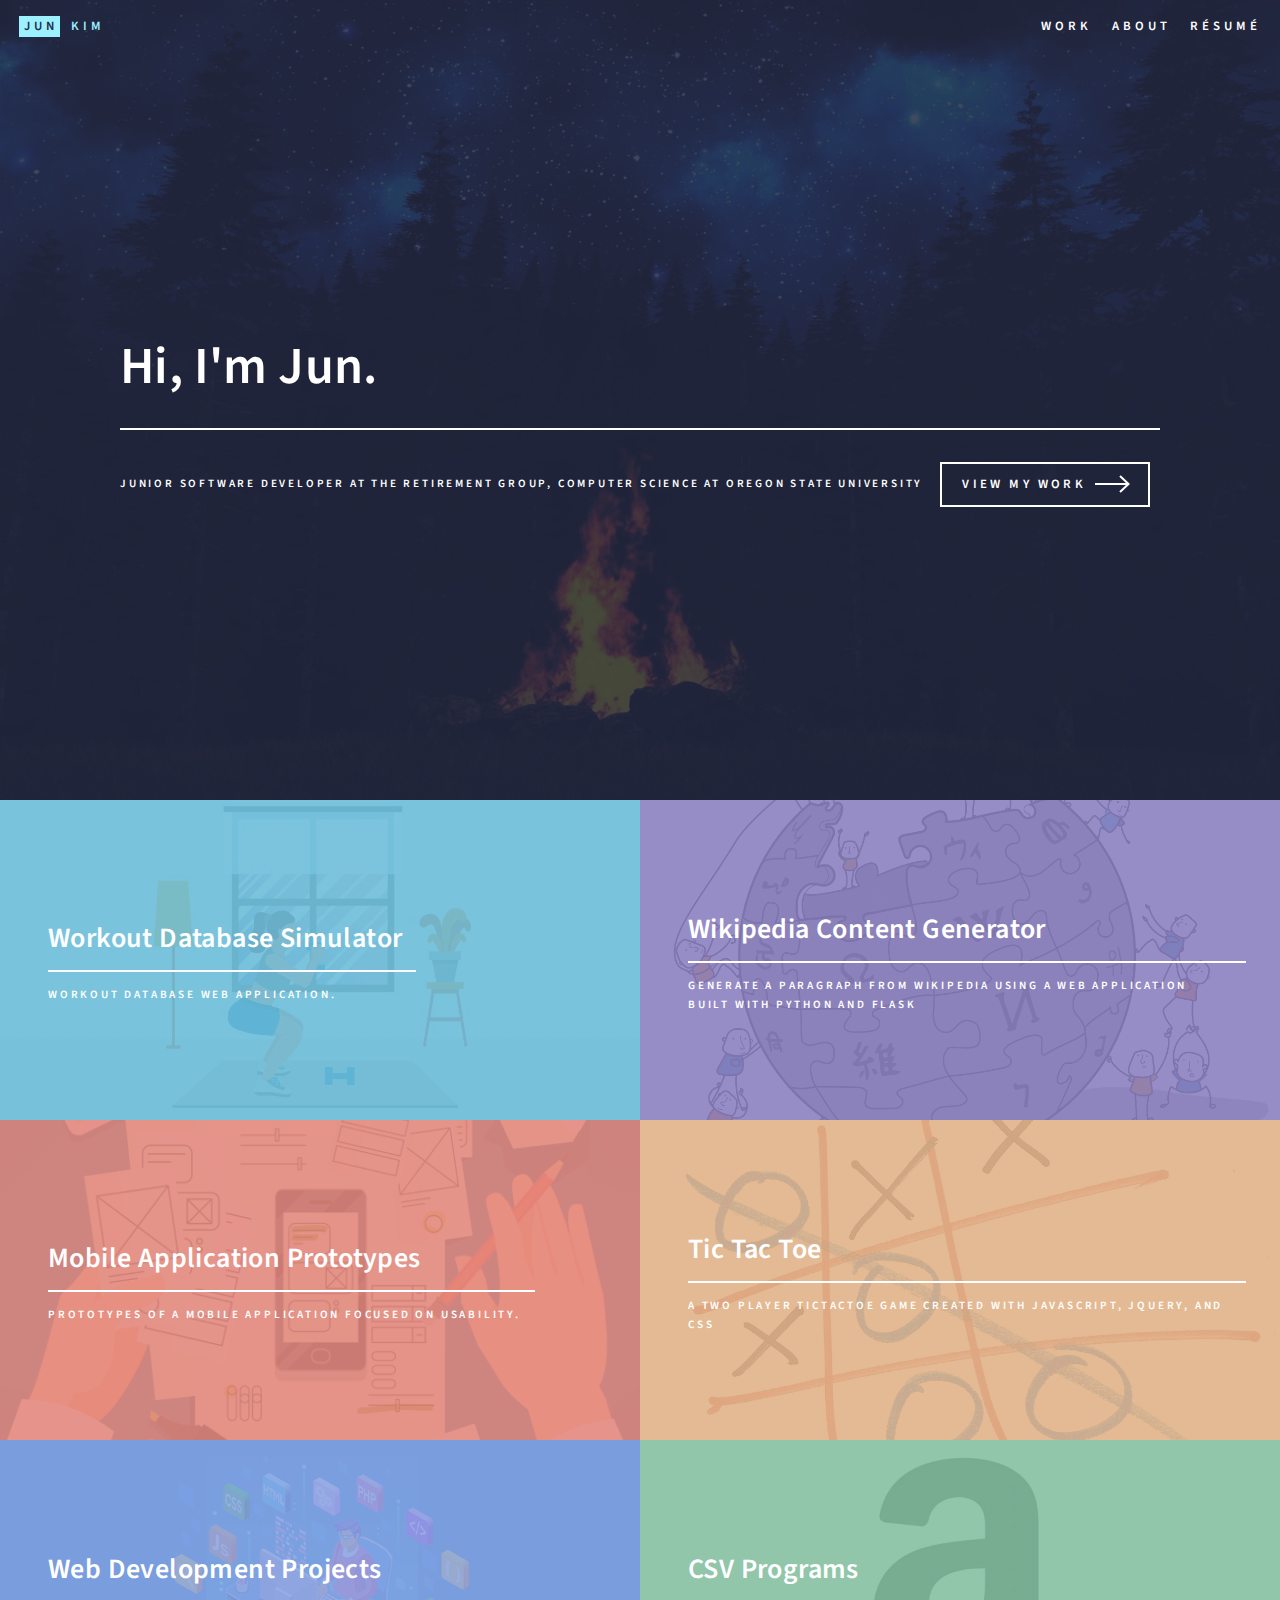
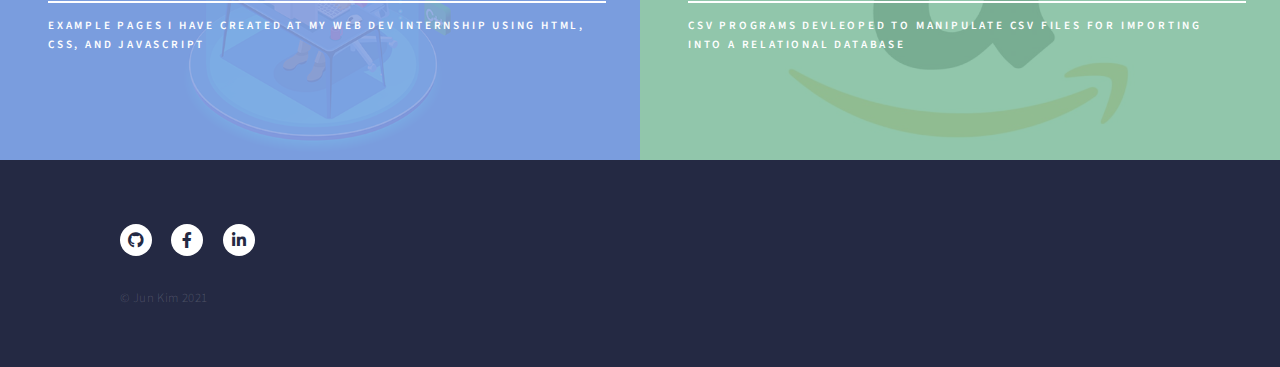
==== commit bb95cc85: "Update index.html" ====
--- a/index.html
+++ b/index.html
@@ -107,8 +107,8 @@
 										<img src="images/amazongift.jpg" alt="" />
 									</span>
 									<header class="major">
-										<h3><a href="tarot.html" class="link">Tarot Reading</a></h3>
-										<p>Read your past, present, and future with this interactive 3 card tarot reading.</p>
+										<h3><a href="csv_programs.html" class="link">CSV Programs</a></h3>
+										<p>CSV Programs devleoped to manipulate CSV files for importing into a relational database</p>
 									</header>
 								</article>
 								
--- a/assets/css/main.css
+++ b/assets/css/main.css
@@ -2219,7 +2219,13 @@
 				}
 
 			}
-
+	
+		.image.workflow{
+			display: flex;
+			width: 100%;
+			justify-content: center;
+		}
+	
 /* List */
 
 	ol {
@@ -3985,6 +3991,8 @@
 
 .workflow-img{
     width: 100% !important; 
+    max-width: 1150px;
+	
 }
 
 .full-header{
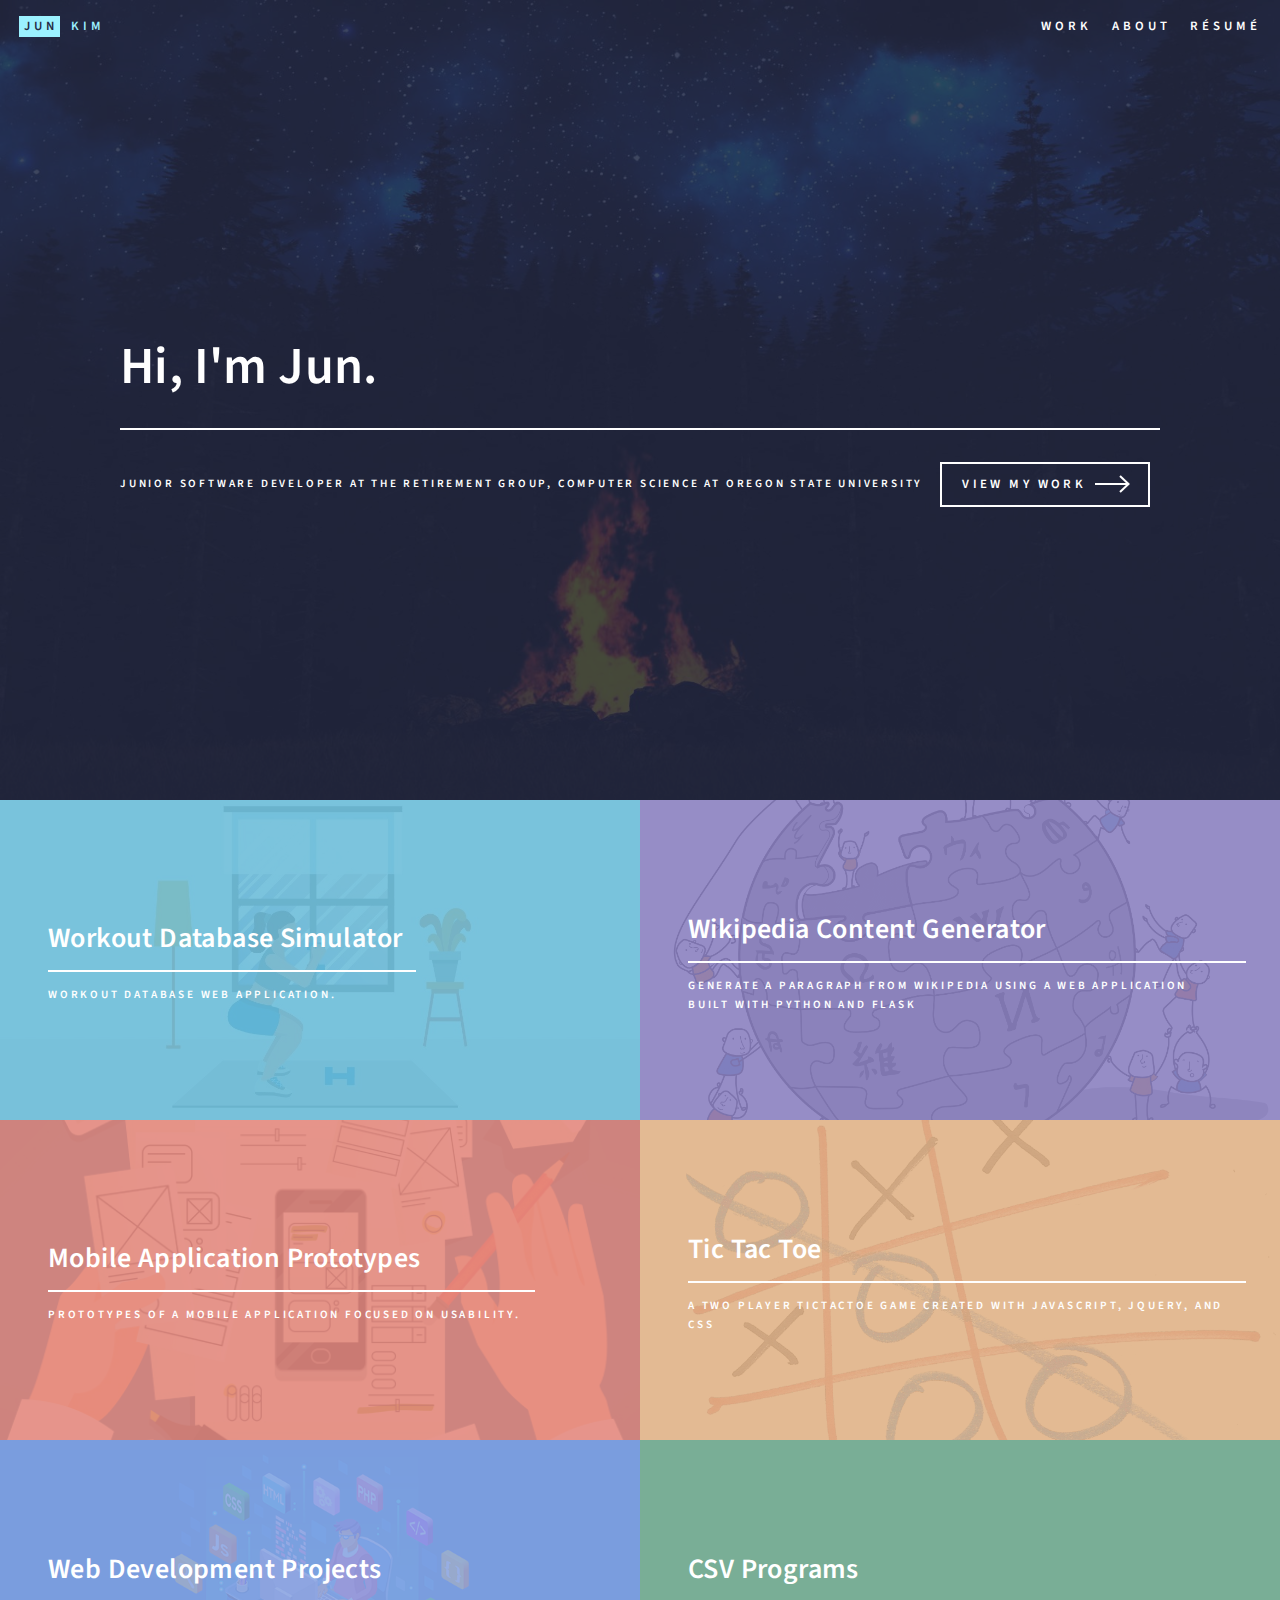
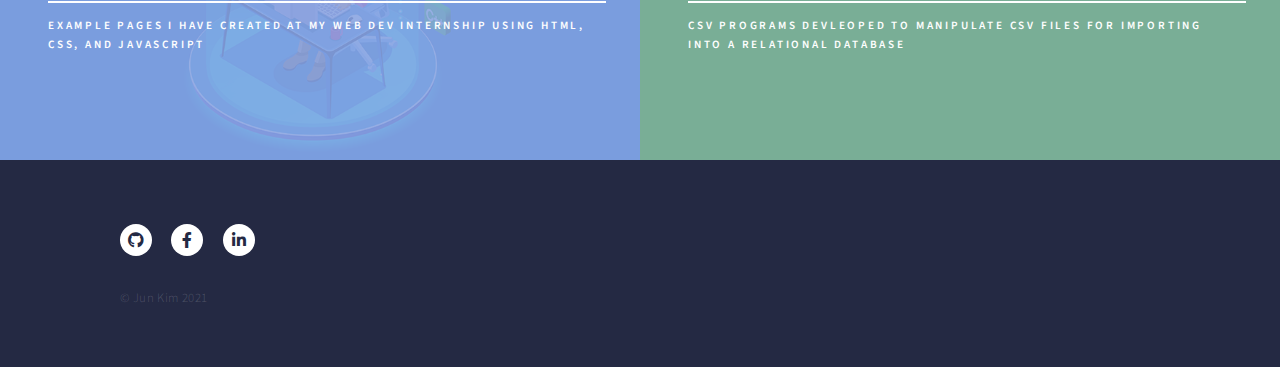
==== commit 4b3bb09e: "Update index.html" ====
--- a/index.html
+++ b/index.html
@@ -104,7 +104,7 @@
 								</article>
 								<article>
 									<span class="image">
-										<img src="images/amazongift.jpg" alt="" />
+										<img src="images/pandasCSV.jpg" alt="" />
 									</span>
 									<header class="major">
 										<h3><a href="csv_programs.html" class="link">CSV Programs</a></h3>
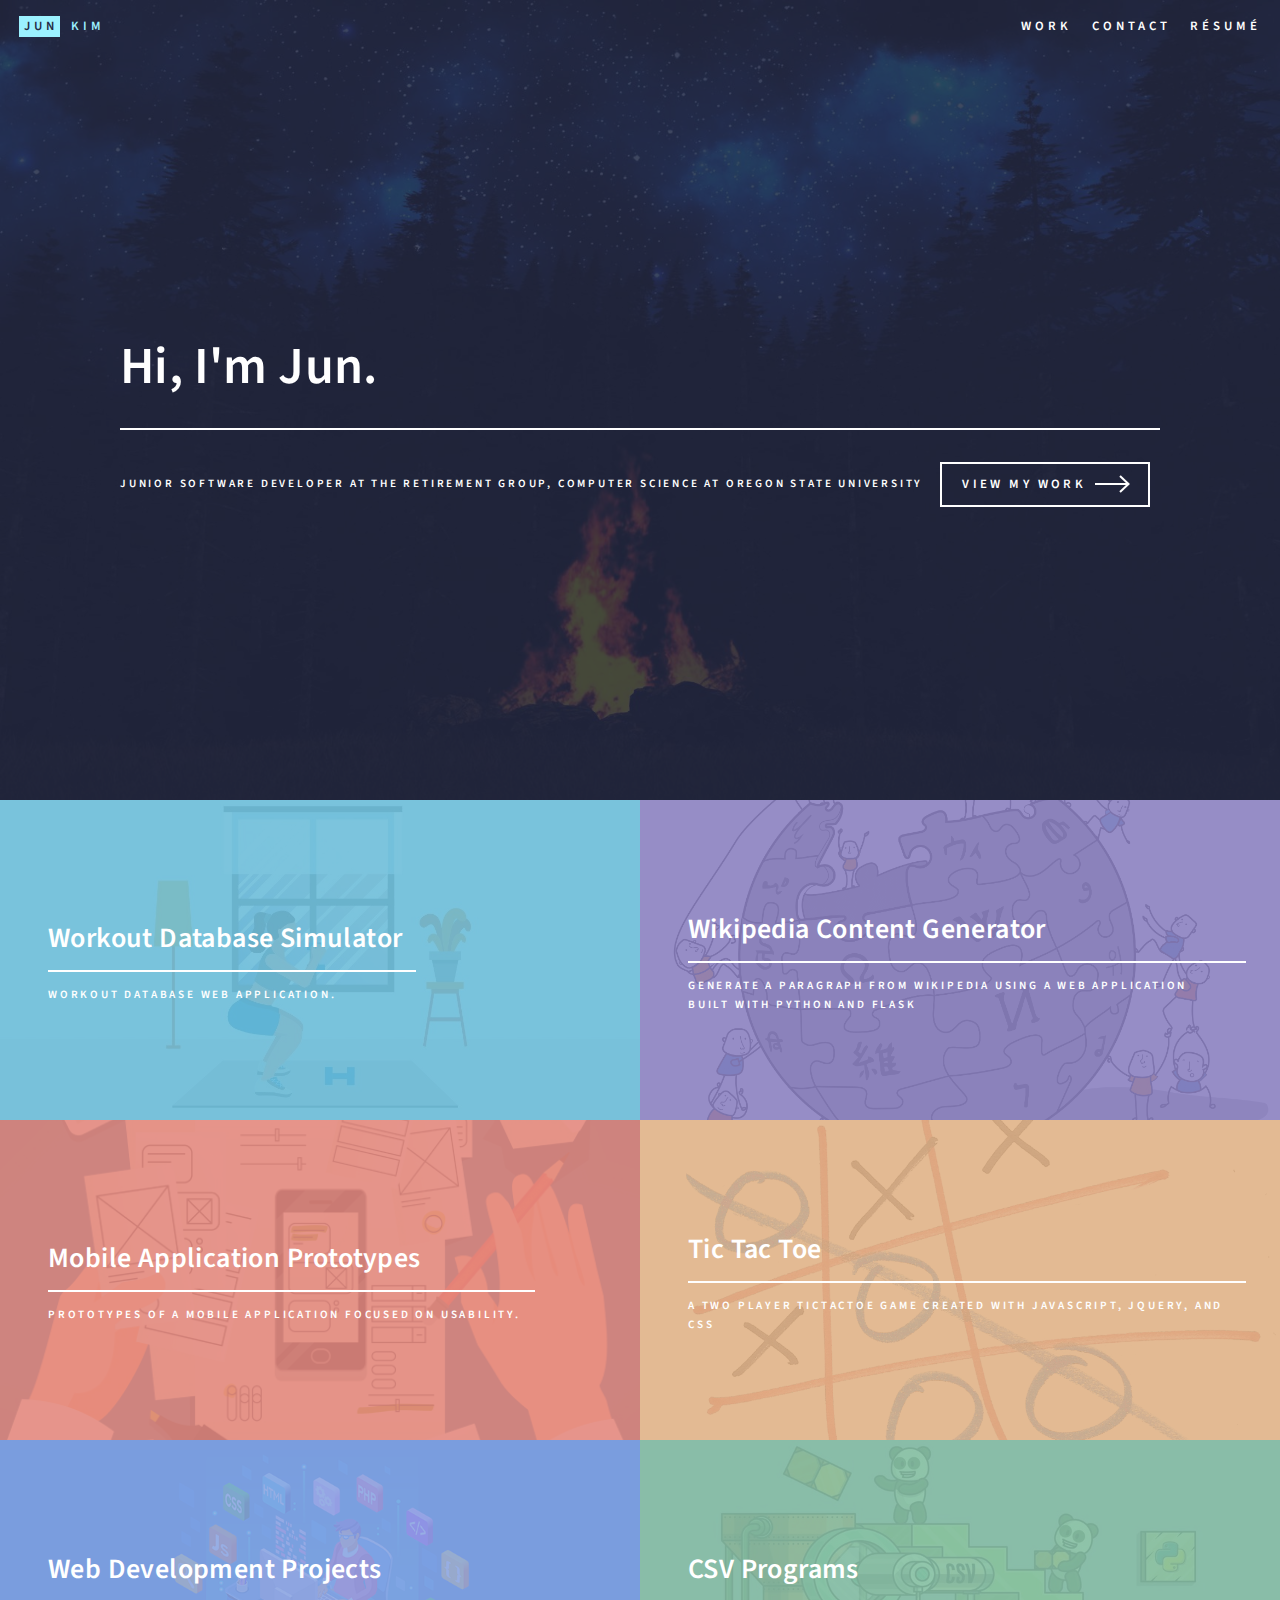
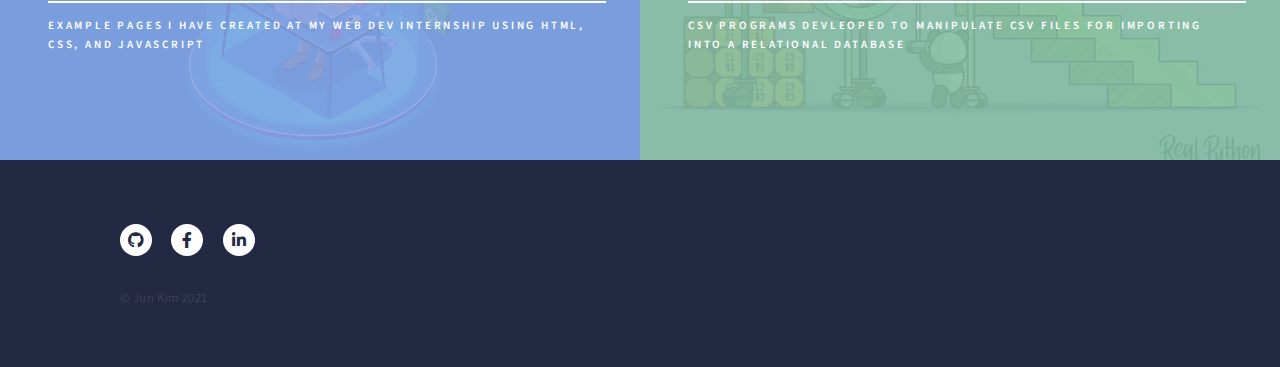
==== commit 171140f2: "Update index.html" ====
--- a/index.html
+++ b/index.html
@@ -28,7 +28,7 @@
 						<a href="index.html" class="logo"><strong>Jun</strong> <span>Kim</span></a>
 						<nav>
 							<a href="#one" class="scrolly">Work</a>
-							<a href="about.html">About</a>
+							<a href="about.html">Contact</a>
 							<a href="https://drive.google.com/file/d/1-aEYi54oIEcwLu_FI-ApGLbs3YZIiKnb/view?usp=sharing" target="_blank">Résumé</a>
 						</nav>
 					</header>
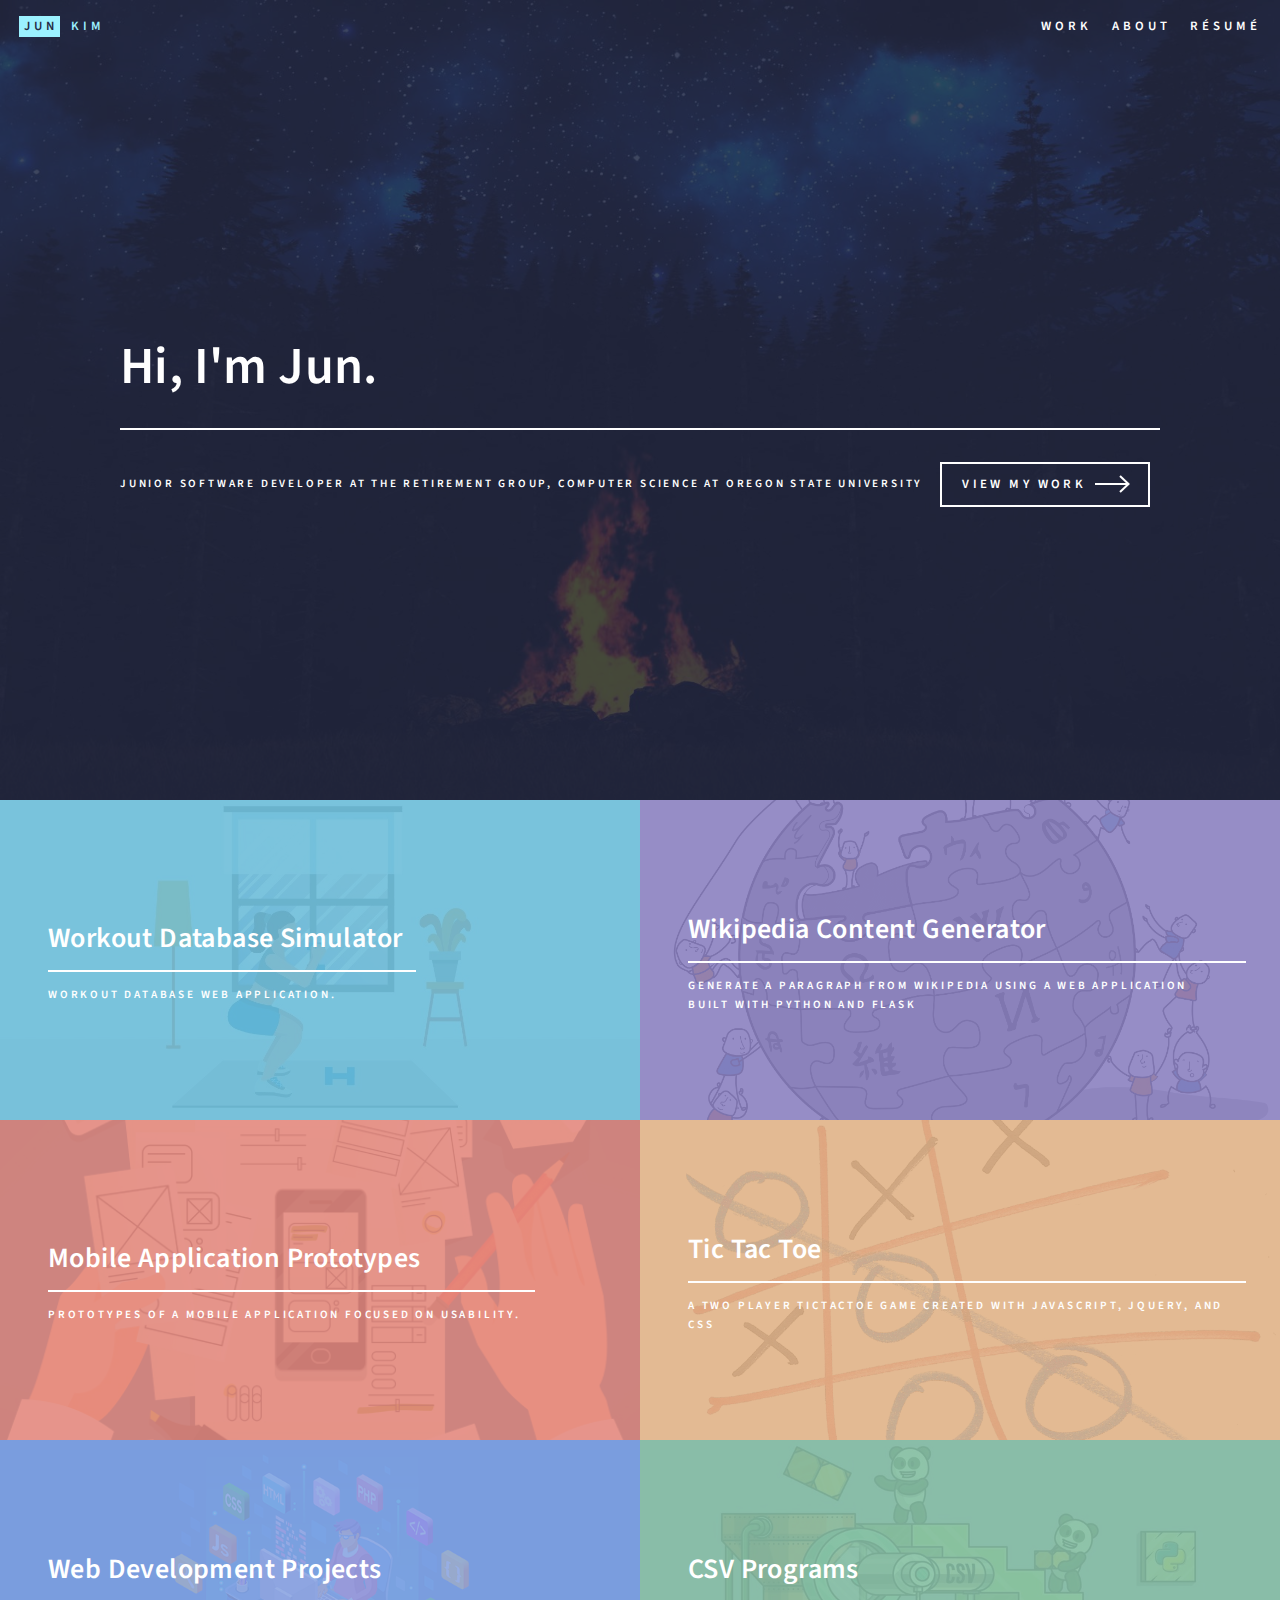
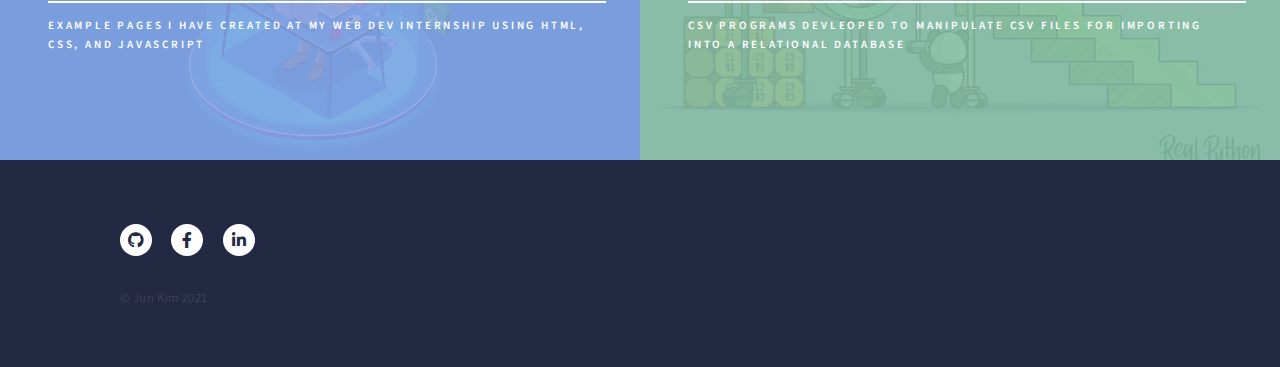
==== commit 3fe70f38: "Update index.html" ====
--- a/index.html
+++ b/index.html
@@ -28,7 +28,7 @@
 						<a href="index.html" class="logo"><strong>Jun</strong> <span>Kim</span></a>
 						<nav>
 							<a href="#one" class="scrolly">Work</a>
-							<a href="about.html">Contact</a>
+							<a href="about.html">About</a>
 							<a href="https://drive.google.com/file/d/1-aEYi54oIEcwLu_FI-ApGLbs3YZIiKnb/view?usp=sharing" target="_blank">Résumé</a>
 						</nav>
 					</header>
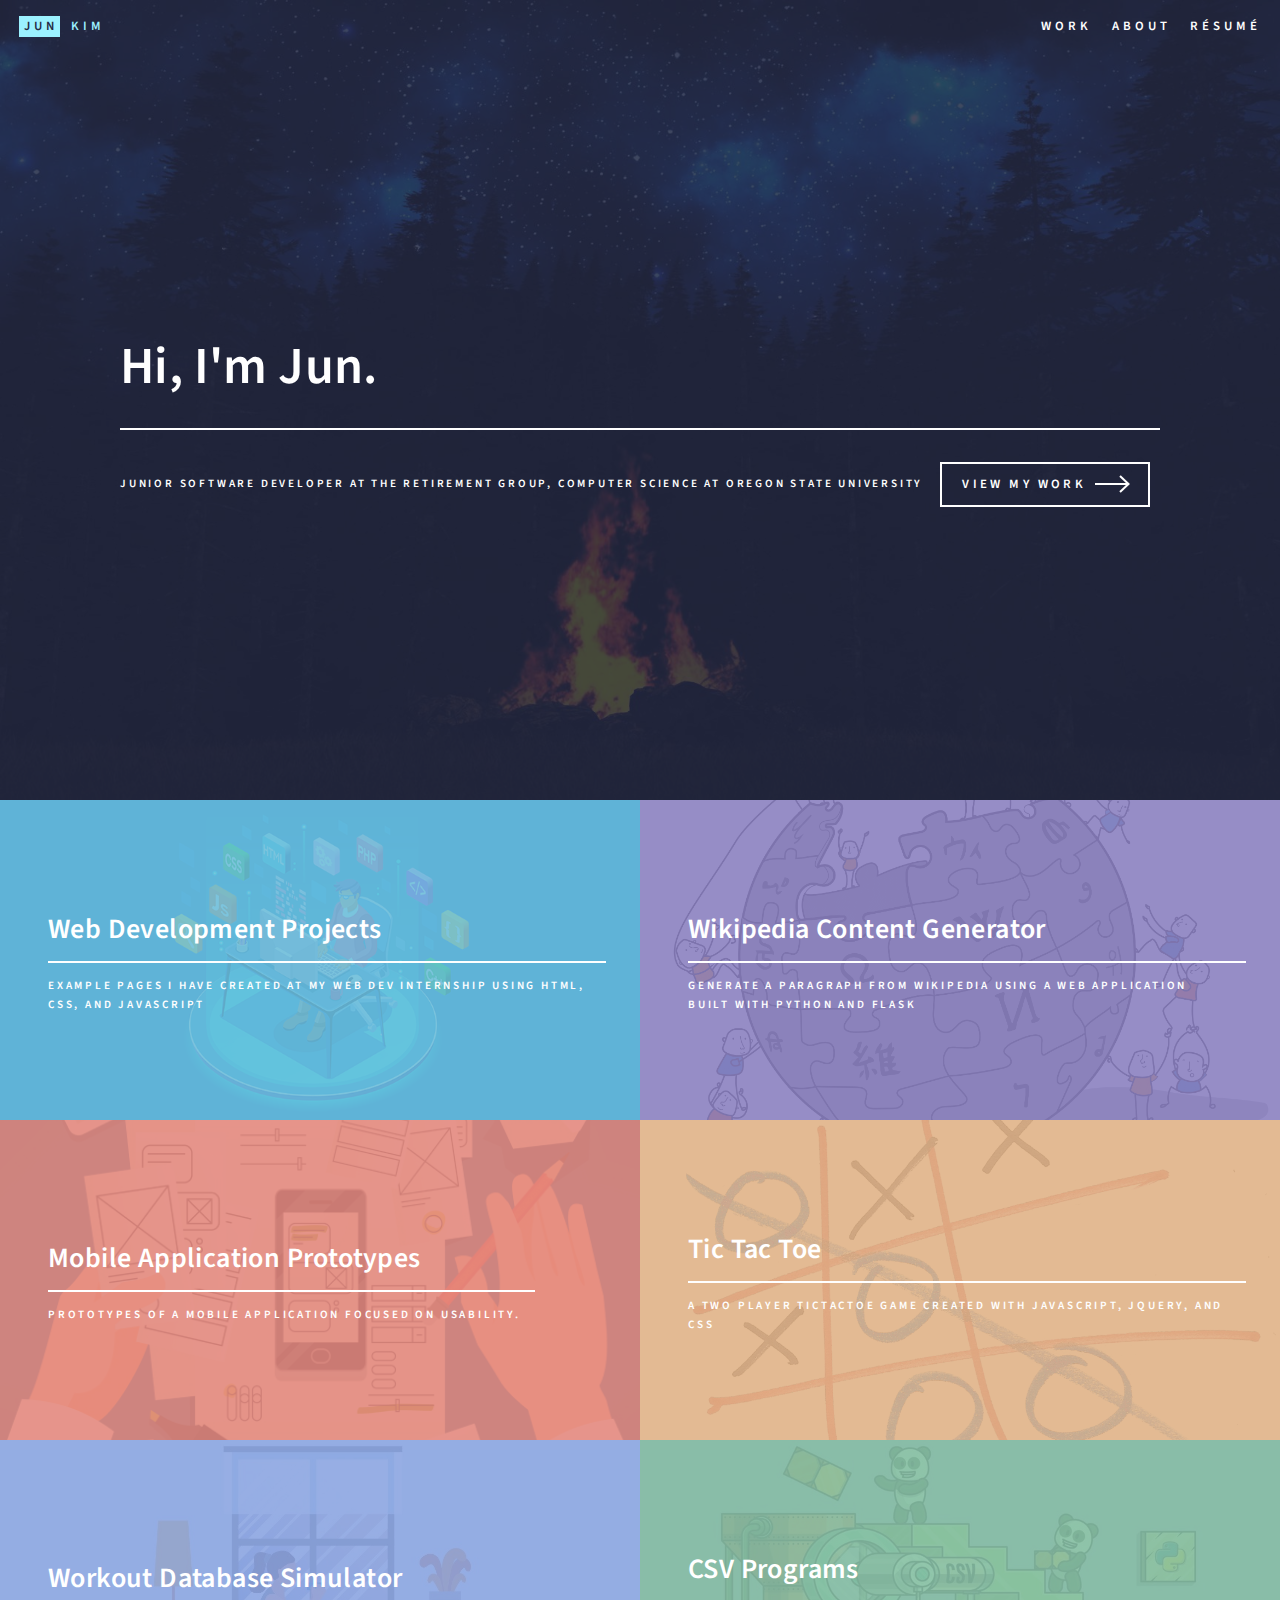
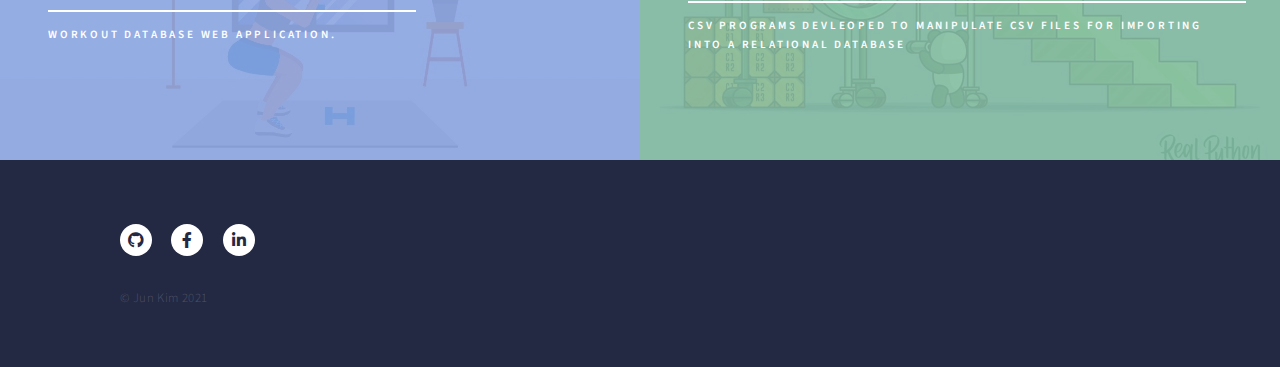
==== commit 95f25c38: "Update index.html" ====
--- a/index.html
+++ b/index.html
@@ -56,14 +56,14 @@
 
 						<!-- One -->
 							<section id="one" class="tiles">
-								
+
 								<article>
 									<span class="image">
-										<img src="images/gym.jpg" alt="" />
+										<img src="images/library.jpg" alt="" />
 									</span>
 									<header class="major">
-										<h3><a href="database.html" class="link">Workout Database Simulator</a></h3>
-										<p>Workout Database Web Application.</p>
+										<h3><a href="trg.html" class="link">Web Development Projects</a></h3>
+										<p>Example pages I have created at my Web Dev Internship using HTML, CSS, and Javascript</p>
 									</header>
 								</article>
 								<article>
@@ -95,11 +95,11 @@
 								</article>
 								<article>
 									<span class="image">
-										<img src="images/library.jpg" alt="" />
+										<img src="images/gym.jpg" alt="" />
 									</span>
 									<header class="major">
-										<h3><a href="trg.html" class="link">Web Development Projects</a></h3>
-										<p>Example pages I have created at my Web Dev Internship using HTML, CSS, and Javascript</p>
+										<h3><a href="database.html" class="link">Workout Database Simulator</a></h3>
+										<p>Workout Database Web Application.</p>
 									</header>
 								</article>
 								<article>
--- a/assets/css/main.css
+++ b/assets/css/main.css
@@ -3976,6 +3976,7 @@
     justify-content:center;
     list-style-type:none;
     margin: 5px;
+    margin-top: 20px;
 }
 
 .button_row_items {
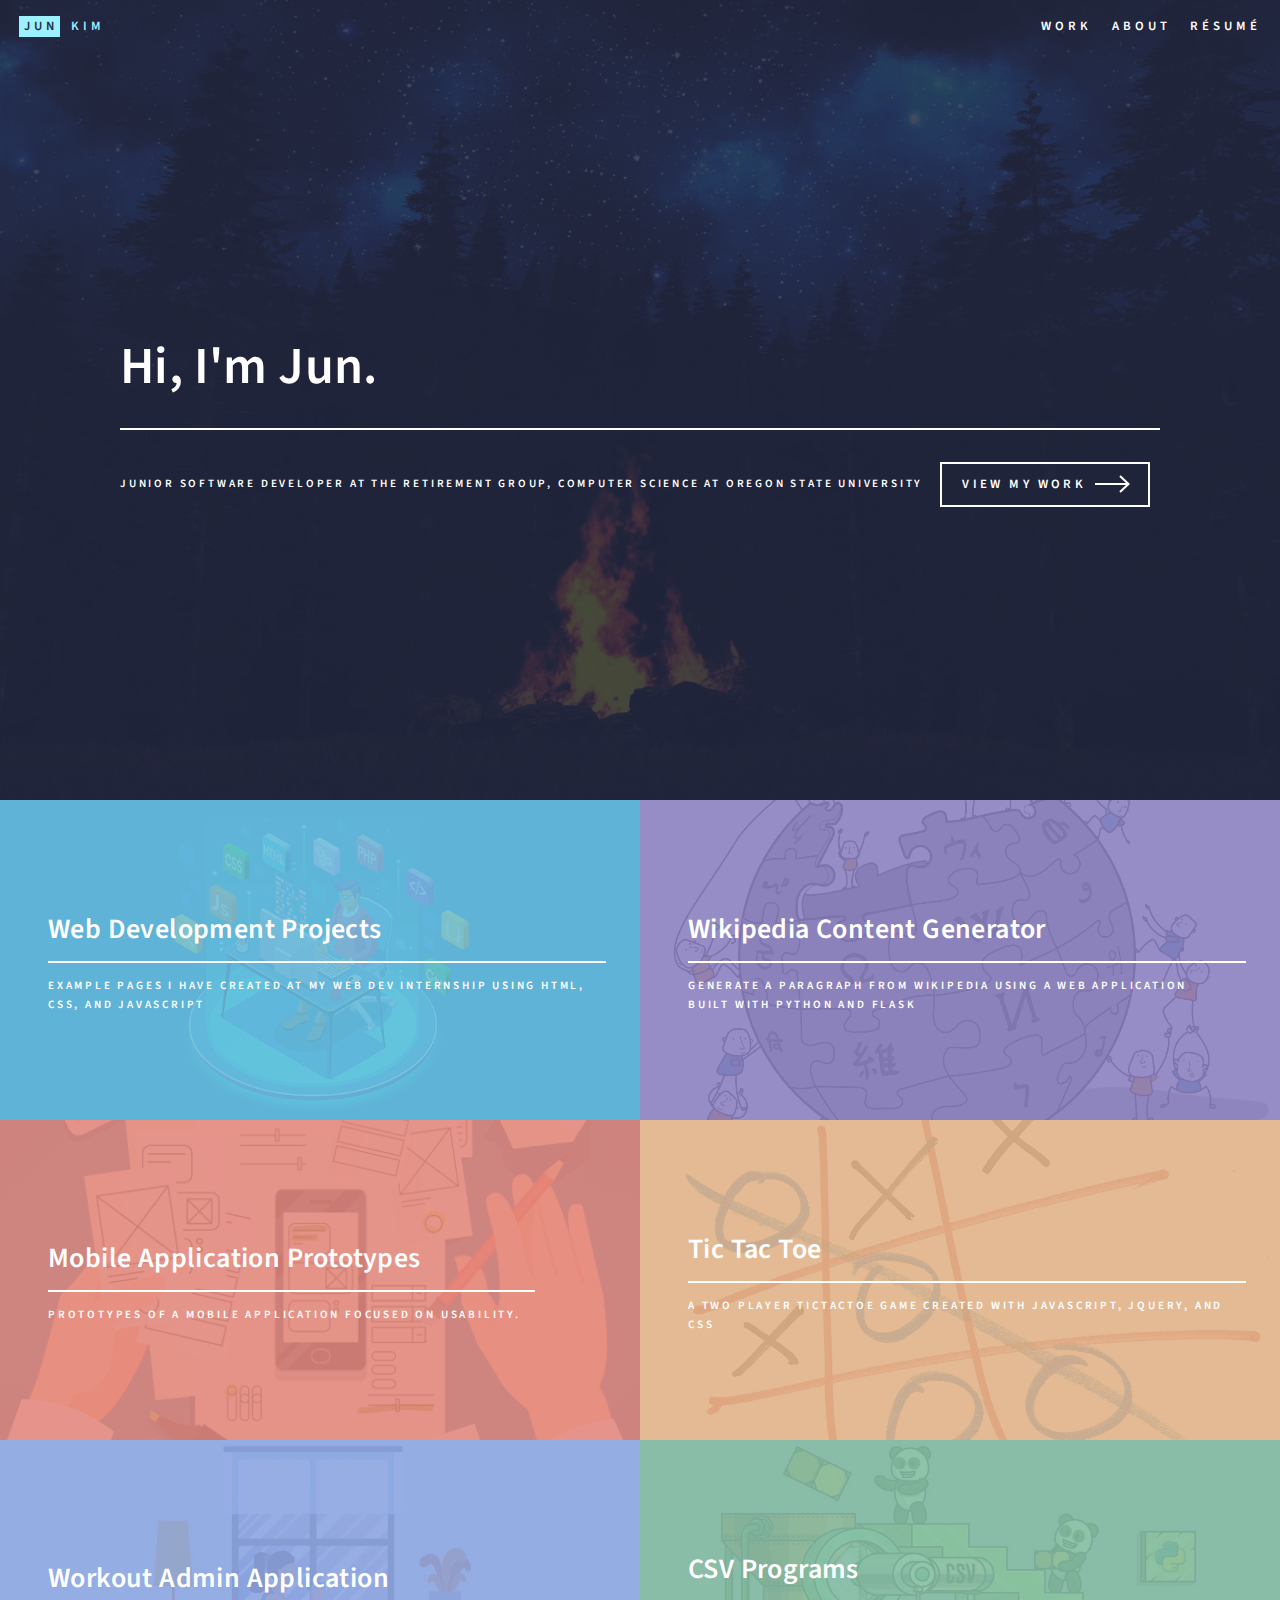
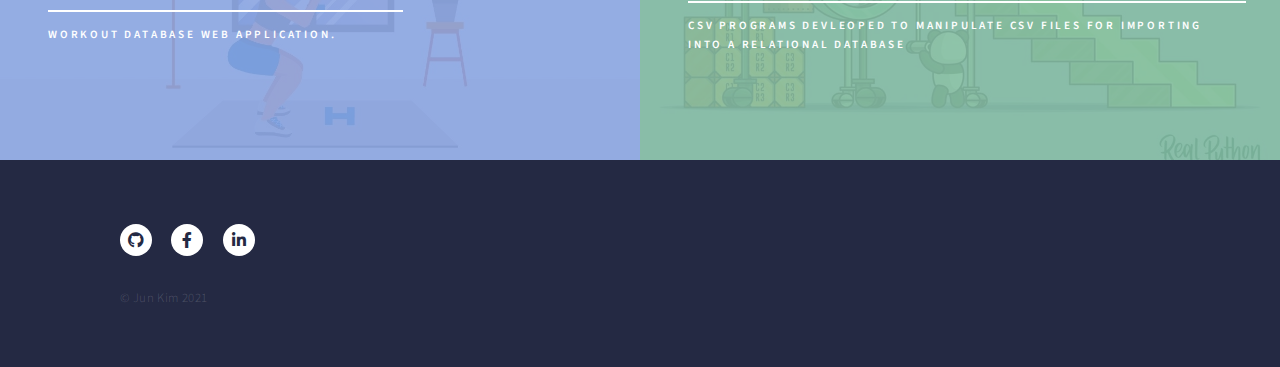
==== commit 4e751bdf: "Update index.html" ====
--- a/index.html
+++ b/index.html
@@ -98,7 +98,7 @@
 										<img src="images/gym.jpg" alt="" />
 									</span>
 									<header class="major">
-										<h3><a href="database.html" class="link">Workout Database Simulator</a></h3>
+										<h3><a href="database.html" class="link">Workout Admin Application</a></h3>
 										<p>Workout Database Web Application.</p>
 									</header>
 								</article>
--- a/assets/css/main.css
+++ b/assets/css/main.css
@@ -3990,15 +3990,35 @@
     min-width:250px !important;
 }
 
+.me-img{
+    width:100%;
+}
+
+.me-img-container{
+    width:400px;
+    margin:25px;
+}
+
 .workflow-img{
     width: 100% !important; 
     max-width: 1150px;
-	
 }
 
+.database-img{
+    width: 80% ;
+    max-width: 1150px;
+}
+
+.schema-img{
+    height: 60% ;
+    width: 60% ;
+    max-width: 1150px;
+}
+
+
 .full-header{
-  width:100% !important;
-  text-align:center;
+    width:100% !important;
+    text-align:center;
 }
 
 .max-content{
@@ -4010,29 +4030,66 @@
 }
 
 .proj-desc{
-  float:left;
+    float:left;
 }
 
 .proj-desc.first-desc{
-  margin-right:200px;
+    margin-right:200px;
 }
 
+.about_description {
+    display: flex;
+    justify-content: center;
+    flex-direction:column;
+    margin: 25px;
+}
+
+.centering-div {
+	display:flex;
+	justify-content: center;
+	align-items: center;
+}
+
+#about_intro{
+    display:flex;
+    flex-direction:row;
+}
+
 @media only screen and (min-width:1680px){
-
 	.button-trg{
 	    min-width:350px !important;
 	}
-	
 }
 
 @media only screen and (max-width:850px){
 	.button_row_container {
 	    flex-direction: column !important;
 	}
+	
 	.button_row_items:nth-child(2){
 	    order:-1 !important;
 	}
+	
+	.database-img, .schema-img {
+	    height: 100%;
+	    width: 100%;
+	}
+	
+	.me-img-container{
+	    width:300px;
+	}
+	
+	.centering-div {
+	    width:100%
+	}
+	
+	#about_intro{
+	    display:flex;
+	    flex-direction:column;
+	}
 }
+
+
 
 @media only screen and (max-width:600px){
 	.proj-desc-container{
